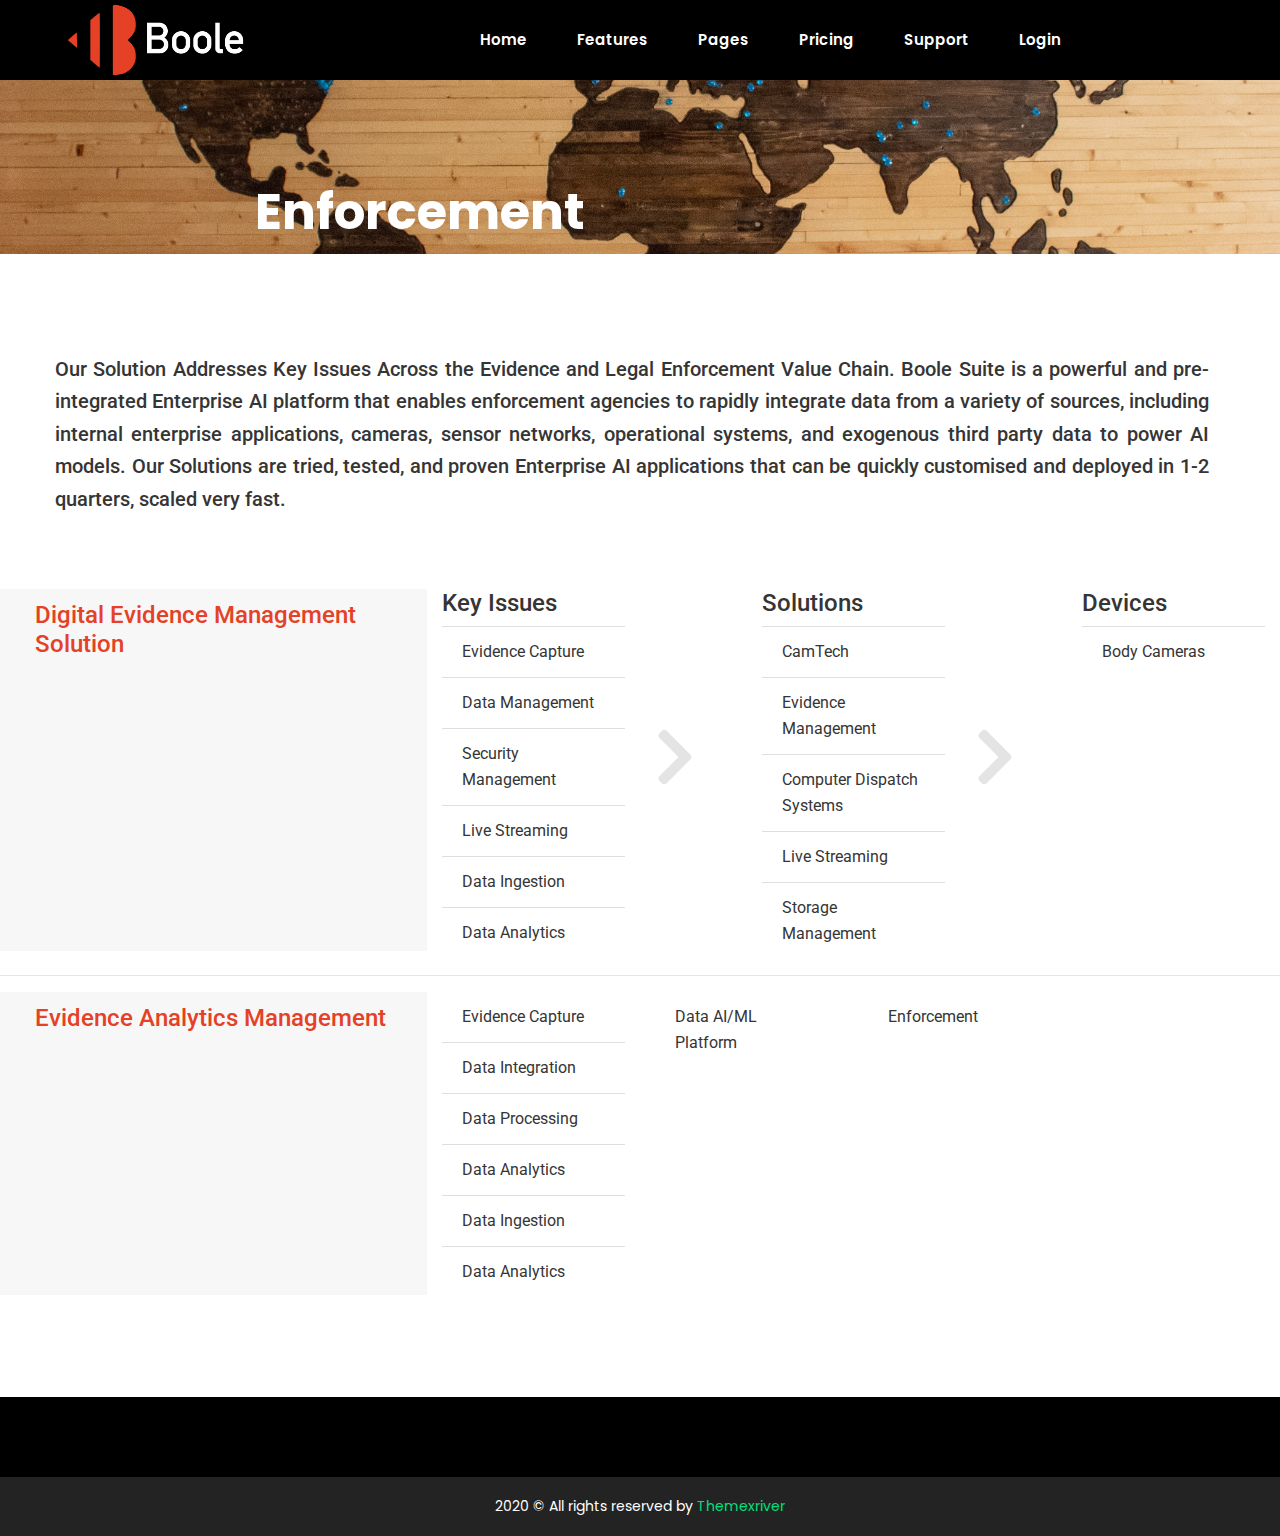
==== Verticals/index-13.html @ 5a6f1225 "s" ====
<!DOCTYPE html>
<html lang="en">

<head>
    <meta charset="UTF-8">
    <title>Appilo - Email Marketing</title>
    <meta name="viewport" content="width=device-width, initial-scale=1">
    <link rel="shortcut icon" href="assets/img/fv.png" type="image/x-icon">
    <link rel="stylesheet" href="assets/css/bootstrap.min.css">
    <link rel="stylesheet" href="assets/css/fontawesome-all.css">
    <link rel="stylesheet" href="assets/css/flaticon.css">
    <link rel="stylesheet" href="assets/css/animate.css">
    <link rel="stylesheet" href="assets/css/jquery.fancybox.min.css">
    <link rel="stylesheet" href="assets/css/jquery.mCustomScrollbar.min.css">
    <link rel="stylesheet" href="assets/css/odometer-theme-default.css">
    <link rel="stylesheet" href="assets/css/owl.carousel.css">
    <link rel="stylesheet" href="assets/css/style.css">
    <link rel="stylesheet" href="assets/css/smm.css">
    <link rel="stylesheet" href="assets/css/email-marketing.css">
    <!-- font awesome -->
    <link href="/your-path-to-fontawesome/css/fontawesome.css" rel="stylesheet">
  <link href="/your-path-to-fontawesome/css/brands.css" rel="stylesheet">
  <link href="/your-path-to-fontawesome/css/solid.css" rel="stylesheet">
</head>

<body class="em-home">
    <!-- preloader - start -->
    <div id="em-preloader"></div>
    <div class="up">
        <a href="#" class="em-scrollup text-center"><i class="fas fa-arrow-up"></i></a>
    </div>
    <!-- Start of header section
    ============================================= -->
    <header id="em-header" class="em-main-header">
        <div class="container">
            <div class="row em-main-header-content clearfix ">
                <div class="col-4 em-brand-logo float-left">
                    <a href="#"><img class="my-head-logo" src="../boole-assets/Images/boolelogo2.png" alt=""></a>
                </div>
                <div class="col-8 my-align em-main-menu-item align-self-end">
                    <nav class="em-main-navigation  clearfix ul-li">
                        <ul id="main-nav" class="navbar-nav text-capitalize">
                            <li><a href="#">Home</a></li>
                            <li><a href="#">Features</a></li>
                            <li><a href="#">Pages</a></li>
                            <li><a href="#">Pricing </a></li>
                            <li><a href="#">Support</a></li>
                            <li><a href="#">Login</a> </li>
                        </ul>
                    </nav>
                    <!-- <div class="em-header-btn text-center float-right">
                        <a href="#">Free sign up</a>
                    </div> -->
                </div>
            </div>
            <!-- Desktop Menu -->
            <div class="em-mobile_menu position-relative">
                <div class="em-mobile_menu_button em-open_mobile_menu">
                    <i class="fas fa-bars my-boole-fas"></i>
                </div>
                <div class="em-mobile_menu_wrap">
                    <div class="mobile_menu_overlay em-open_mobile_menu"></div>
                    <div class="em-mobile_menu_content">
                        <div class="em-mobile_menu_close em-open_mobile_menu">
                            <i class="fas fa-times my-boole-fas"></i>
                        </div>
                        <div class="m-brand-logo text-center">
                            <a href="#"><img src="../boole-assets/Images/boolelogo2.png" alt=""></a>
                        </div>
                        <nav class="em-mobile-main-navigation  clearfix ul-li">
                            <ul id="m-main-nav" class="navbar-nav text-capitalize clearfix">
                                <li><a href="#">Home</a></li>
                                <li><a href="#">Features</a></li>
                                <li><a href="#">Pages</a></li>
                                <li><a href="#">Pricing </a></li>
                                <li><a href="#">Support</a></li>
                                <li><a href="#">Login</a> </li>
                            </ul>
                        </nav>
                    </div>
                </div>
                <!-- /Mobile-Menu -->
            </div>
    </header>
    <!-- End of header section
    ============================================= -->

    <!-- Start of banner section
    ============================================= -->
    <section id="em-banner" class="em-banner-section" data-background="assets/hero-2.jpg">
        <div class="container">
            <div class="em-banner-content text-left em-headline pera-content">
                <div class="em-banner-text ">
                    <h1>Enforcement</h1>
                    <!-- <p>Our Solution Addresses Key Issues Across the Evidence and Legal Enforcement Value Chain.</p> -->
                </div>
                <!-- <div class="em-banner-img wow fadeInUp" data-wow-delay="0ms" data-wow-duration="1500ms">
                    <img src="assets/hero-1.jpg" alt="">
                </div> -->
            </div>
        </div>
    </section>

    <!-- End of banner section
    ============================================= -->

    <!-- Start of Case study section
    ============================================= -->
    <section id="smm-case-study" class="smm-case-study-section">
        <div class="container">
            <div class="row">
                <div class="col-12">
                    <div class="smm-section-title text-justify smm-headline mr-3 text-center mb-5">
                        <p class="sec-sec-p sec-sec-p-one text-justify">Our Solution Addresses Key Issues Across the Evidence and
                            Legal Enforcement Value Chain. Boole Suite is a powerful and pre-integrated Enterprise AI
                            platform that enables enforcement agencies to rapidly integrate data from a variety of
                            sources, including internal enterprise applications, cameras, sensor networks, operational
                            systems, and exogenous third party data to power AI models. Our Solutions are tried, tested,
                            and proven Enterprise AI applications that can be quickly customised and deployed in 1-2
                            quarters, scaled very fast.
                        </p>
                        <!-- <p class="sec-sec-p sec-sec-p-two">Our Solutions are tried, tested, and proven Enterprise AI
                            applications that can be quickly
                            customised and deployed in 1-2 quarters, scaled very fast.</p> -->
                    </div>
                </div>
            </div>
        </div>
        <div class="smm-case-tab-content container-fluid">
            <div id="tabsContent" class="tab-content">
                <div id="development" class="tab-pane fade active show">
                    <div class="smm-case-content">
                        <div class="row">
                            <div class="col-12 col-lg-4 col-md-4 col-sm-12 my-bg-color mb-2">
                                <!-- <h4 class="ml-2">Use Case</h4> -->
                                <ul class="list-group list-group-flush">
                                    <h4 class="list-group-item color-me ">Digital Evidence Management Solution</h4>
                                </ul>
                            </div>
                            <div class="col-12 col-lg-2 col-md-2 col-sm-4">
                                <h4>Key Issues</h4>
                                <ul class="list-group list-group-flush">
                                    <li class="list-group-item">Evidence Capture</li>
                                    <li class="list-group-item">Data Management</li>
                                    <li class="list-group-item">Security Management</li>
                                    <li class="list-group-item">Live Streaming</li>
                                    <li class="list-group-item">Data Ingestion</li>
                                    <li class="list-group-item">Data Analytics</li>
                                </ul>
                            </div>
                            <div class="col-12 col-lg-1 col-md-1 col-sm-6">
                                <img class="greater-then-svg" src="/Verticals/assets/greater then.svg" alt="">
                                
                            </div>
                            <div class="col-12 col-lg-2 col-md-2 col-sm-6">
                                <h4>Solutions </h4>

                                <ul class="list-group list-group-flush">
                                    <li class="list-group-item">CamTech</li>
                                    <li class="list-group-item">Evidence Management</li>
                                    <li class="list-group-item">Computer Dispatch Systems</li>
                                    <li class="list-group-item">Live Streaming</li>
                                    <li class="list-group-item">Storage Management</li>
                                </ul>
                            </div>
                            <!-- <div class="col-12 col-lg-2 col-md-2 col-sm-6">
                                <h4>Case Study</h4>

                                <ul class="list-group list-group-flush">
                                    <li class="list-group-item">Enforcement</li>

                                </ul>
                            </div> -->
                            <div class="col-12 col-lg-1 col-md-1 col-sm-6">
                                <img class="greater-then-svg" src="/Verticals/assets/greater then.svg" alt="">
                                
                            </div>
                            <div class="col-12 col-lg-2 col-md-2 col-sm-6">
                                <h4> Devices</h4>

                                <ul class="list-group list-group-flush">
                                    <li class="list-group-item">Body Cameras
                                    </li>

                                </ul>
                            </div>
                        </div>
                    </div>
                </div>
            </div>
        </div>
        <hr>
        <div class="smm-case-tab-content container-fluid">
            <div id="tabsContent" class="tab-content">
                <div id="development" class="tab-pane fade active show">
                    <div class="smm-case-content">
                        <div class="row">
                            <div class="col-12 col-lg-4 col-md-4 col-sm-12 my-bg-color">
                                <!-- <h4 class="ml-2">Use Case</h4> -->
                                <ul class="list-group list-group-flush">
                                    <h4 class="list-group-item color-me">Evidence Analytics Management</h4>
                                </ul>
                            </div>
                            <div class="col-12 col-lg-2 col-md-2 col-sm-4">
                                <!-- <h4>Key Issues</h4> -->
                                <ul class="list-group list-group-flush">
                                    <li class="list-group-item">Evidence Capture</li>
                                    <li class="list-group-item">Data Integration</li>
                                    <li class="list-group-item">Data Processing </li>
                                    <li class="list-group-item">Data Analytics
                                    </li>
                                    <li class="list-group-item">Data Ingestion</li>
                                    <li class="list-group-item">Data Analytics</li>
                                </ul>
                            </div>
                            <div class="col-12 col-lg-2 col-md-2 col-sm-6">
                                <!-- <h4>Solutions </h4> -->

                                <ul class="list-group list-group-flush">
                                    <li class="list-group-item">Data AI/ML Platform
                                    </li>
                                    <!-- <li class="list-group-item">Evidence Management</li>
                                    <li class="list-group-item">Computer Dispatch Systems</li>
                                    <li class="list-group-item">Live Streaming</li>
                                    <li class="list-group-item">Storage Management</li> -->
                                </ul>
                            </div>
                            <div class="col-12 col-lg-2 col-md-2 col-sm-6">
                                <!-- <h4>Case Study</h4> -->

                                <ul class="list-group list-group-flush">
                                    <li class="list-group-item">Enforcement</li>

                                </ul>
                            </div>
                            <div class="col-12 col-lg-2 col-md-2 col-sm-6">
                                <!-- <h4> Devices</h4> -->

                                <ul class="list-group list-group-flush">
                                    <!-- <li class="list-group-item">Body Cameras
                                    </li> -->

                                </ul>
                            </div>
                        </div>
                    </div>
                </div>
            </div>
        </div>
    </section>
    <!-- End of Case study section
    ============================================= -->

    <!-- Start of download section
    ============================================= -->
    <!-- <div class="em-avilable-download">
        <div class="em-avilable-download-content clearfix">
            <div class="em-download-store float-left">
                <span>Available for :</span>
                <a href="#"><i class="fab fa-windows"></i></a>
                <a href="#"><i class="fab fa-apple"></i></a>
            </div>
            <div class="em-download-btn text-center float-right">
                <a href="#">Download For free</a>
            </div>
        </div>
    </div> -->
    <!-- End of download section section
    ============================================= -->

    <!-- Start of Video testimonial section
    ============================================= -->
    <!-- <section id="em-video-testimonial" class="em-video-testimonial-section">
        <div class="container">
            <div class="row">
                <div class="col-lg-6 wow fadeFromLeft" data-wow-delay="0ms" data-wow-duration="1500ms">
                    <div class="em-video-wrap position-relative">
                        <img src="assets/img/email-market/vp1.jpg" alt="">
                        <div class="em-video-play-btn text-center position-absolute">
                            <a class="video_box" href="https://www.youtube.com/watch?v=f3NWvUV8MD8"><i class="fas fa-play"></i></a>
                        </div>
                    </div>
                </div>
                <div class="col-lg-6 wow fadeFromRight" data-wow-delay="0ms" data-wow-duration="1500ms">
                    <div class="em-testimonial-warp">
                        <div id="em-testimonial-slide-id" class="em-testimonial-slider owl-carousel">
                            <div class="em-testimonial-img-text text-center position-relative">
                                <div class="em-testimonial-img position-relative">
                                    <img src="assets/img/email-market/tst1.1.jpg" alt="">
                                </div>
                                <div class="em-testimonial-text em-headline ul-li pera-content">
                                    <h3>Faster Support!</h3>  
                                    <p>“Get your documents out the door fast to keep deals moving with automatic notifications, on-the-fly editing, and integrated.”</p>
                                    <ul>
                                        <li><i class="fas fa-star"></i></li>
                                        <li><i class="fas fa-star"></i></li>
                                        <li><i class="fas fa-star"></i></li>
                                        <li><i class="fas fa-star"></i></li>
                                        <li><i class="fas fa-star"></i></li>
                                    </ul>
                                    <div class="em-testimonial-author">
                                        <h4><a href="#">Donald Johnson</a></h4>
                                        <span>Executive Manager</span>
                                    </div>
                                </div>
                            </div>
                            <div class="em-testimonial-img-text text-center position-relative">
                                <div class="em-testimonial-img position-relative">
                                    <img src="assets/img/email-market/tst1.1.jpg" alt="">
                                </div>
                                <div class="em-testimonial-text em-headline ul-li pera-content">
                                    <h3>Super Quality</h3>  
                                    <p>“Get your documents out the door fast to keep deals moving with automatic notifications, on-the-fly editing, and integrated.”</p>
                                    <ul>
                                        <li><i class="fas fa-star"></i></li>
                                        <li><i class="fas fa-star"></i></li>
                                        <li><i class="fas fa-star"></i></li>
                                        <li><i class="fas fa-star"></i></li>
                                        <li><i class="fas fa-star"></i></li>
                                    </ul>
                                    <div class="em-testimonial-author">
                                        <h4><a href="#">Donald Johnson</a></h4>
                                        <span>Executive Manager</span>
                                    </div>
                                </div>
                            </div>
                            <div class="em-testimonial-img-text text-center position-relative">
                                <div class="em-testimonial-img position-relative">
                                    <img src="assets/img/email-market/tst1.1.jpg" alt="">
                                </div>
                                <div class="em-testimonial-text em-headline ul-li pera-content">
                                    <h3>Nice to See</h3>  
                                    <p>“Get your documents out the door fast to keep deals moving with automatic notifications, on-the-fly editing, and integrated.”</p>
                                    <ul>
                                        <li><i class="fas fa-star"></i></li>
                                        <li><i class="fas fa-star"></i></li>
                                        <li><i class="fas fa-star"></i></li>
                                        <li><i class="fas fa-star"></i></li>
                                        <li><i class="fas fa-star"></i></li>
                                    </ul>
                                    <div class="em-testimonial-author">
                                        <h4><a href="#">Donald Johnson</a></h4>
                                        <span>Executive Manager</span>
                                    </div>
                                </div>
                            </div>
                        </div>
                    </div>
                </div>
            </div>
        </div>
    </section> -->
    <!-- End of Video testimonial section
    ============================================= -->

    <!-- Start of workflow section
    ============================================= -->
    <!-- <section id="em-workflow" class="em-workflow-section">
        <div class="container">
            <div class="em-section-title text-center em-headline pera-content">
                <h2>Master your workflow</h2>
                <p>Discover unique tools for increased productivity
                and better email management.</p>
            </div>
            <div class="em-workflow-content">
                <div class="row">
                   <div class="col-lg-3 col-md-6  wow fadeFromUp" data-wow-delay="0ms" data-wow-duration="1500ms">
                       <div class="em-workflow-icon-text text-center position-relative">
                           <div class="em-workflow-icon em-headline pera-content text-center">
                               <svg id="padlock" viewBox="0 0 34 34"><title>padlock</title><path d="m17 1c-5 0-9 4-9 9v4c-1.7 0-3 1.3-3 3v13c0 1.7 1.3 3 3 3h18c1.7 0 3-1.3 3-3v-13c0-1.7-1.3-3-3-3v-4c0-5-4-9-9-9zm10 16v13c0 .6-.4 1-1 1h-18c-.6 0-1-.4-1-1v-13c0-.6.4-1 1-1h1 16 1c.6 0 1 .4 1 1zm-17-3v-4c0-3.9 3.1-7 7-7s7 3.1 7 7v4z"></path><path d="m17 19c-1.7 0-3 1.3-3 3 0 1.3.8 2.4 2 2.8v2.2c0 .6.4 1 1 1s1-.4 1-1v-2.2c1.2-.4 2-1.5 2-2.8 0-1.7-1.3-3-3-3zm0 4c-.6 0-1-.4-1-1s.4-1 1-1 1 .4 1 1-.4 1-1 1z"></path></svg>
                           </div>
                           <div class="em-workflow-text">
                               <h3><a href="#">Messaging
                               encryption</a></h3>
                               <p>Unlike email, conversations in appilo are easy to follow. And they’re more conversations.</p>
                               <div class="em-workflow-hover">
                                   <a href="#">+</a>
                               </div>
                           </div>
                       </div>
                   </div>
                   <div class="col-lg-3 col-md-6 wow fadeFromUp" data-wow-delay="300ms" data-wow-duration="1500ms">
                       <div class="em-workflow-icon-text text-center position-relative">
                           <div class="em-workflow-icon em-headline pera-content text-center">
                               <svg id="time" viewBox="0 0 64 64"><title>time</title><g><path d="m50 58h-36c-1.104 0-2-.896-2-2s.896-2 2-2h36c1.104 0 2 .896 2 2s-.896 2-2 2z"></path></g><g><path d="m46 48c-1.104 0-1.999-.894-2-1.997-.008-5.479-5.548-8.637-10.741-11.166-.69-.336-1.423-.678-2.181-1.03-6.358-2.963-15.065-7.021-15.078-15.804-.001-1.104.893-2.001 1.997-2.003h.003c1.103 0 1.999.894 2 1.997.009 6.238 6.788 9.396 12.768 12.184.779.363 1.533.715 2.243 1.061 4.536 2.209 12.978 6.32 12.99 14.756.001 1.104-.893 2.001-1.997 2.003-.002-.001-.003-.001-.004-.001z"></path></g><g><path d="m18 48c-.001 0-.002 0-.003 0-1.104-.002-1.999-.898-1.997-2.003.013-8.783 8.72-12.841 15.078-15.804.758-.353 1.491-.694 2.181-1.03 5.193-2.529 10.733-5.686 10.741-11.166.001-1.103.897-1.997 2-1.997h.003c1.104.002 1.999.898 1.997 2.003-.012 8.436-8.454 12.547-12.99 14.756-.71.346-1.463.697-2.243 1.061-5.979 2.786-12.758 5.945-12.767 12.183-.001 1.103-.897 1.997-2 1.997z"></path></g><g><path d="m46 58c-1.104 0-2-.896-2-2v-10c0-1.104.896-2 2-2s2 .896 2 2v10c0 1.104-.896 2-2 2z"></path></g><g><path d="m18 58c-1.104 0-2-.896-2-2v-10c0-1.104.896-2 2-2s2 .896 2 2v10c0 1.104-.896 2-2 2z"></path></g><g><path d="m46 20c-1.104 0-2-.896-2-2v-10c0-1.104.896-2 2-2s2 .896 2 2v10c0 1.104-.896 2-2 2z"></path></g><g><path d="m18 20c-1.104 0-2-.896-2-2v-10c0-1.104.896-2 2-2s2 .896 2 2v10c0 1.104-.896 2-2 2z"></path></g><g><path d="m50 10h-36c-1.104 0-2-.896-2-2s.896-2 2-2h36c1.104 0 2 .896 2 2s-.896 2-2 2z"></path></g></svg>
                           </div>
                           <div class="em-workflow-text">
                               <h3><a href="#">Snooze incoming
                               emails</a></h3>
                               <p>Unlike email, conversations in appilo are easy to follow. And they’re more conversations.</p>
                               <div class="em-workflow-hover">
                                   <a href="#">+</a>
                               </div>
                           </div>
                       </div>
                   </div>
                   <div class="col-lg-3 col-md-6 wow fadeFromUp" data-wow-delay="600ms" data-wow-duration="1500ms">
                       <div class="em-workflow-icon-text text-center position-relative">
                           <div class="em-workflow-icon em-headline pera-content text-center">
                               <svg id="translation" viewBox="0 0 512 512"><title>translation</title><path d="m497 112.467h-209.934v-97.467c0-8.284-6.716-15-15-15h-257.066c-8.284 0-15 6.716-15 15v289.2c0 8.284 6.716 15 15 15h33.2v65.333c0 8.315 6.756 15 14.997 15 3.903 0 7.74-1.523 10.609-4.394l75.939-75.939h75.188v97.467c0 8.284 6.716 15 15 15h122.32l75.939 75.939c2.87 2.87 6.706 4.395 10.609 4.394 8.251 0 14.997-6.695 14.997-15v-65.333h33.202c8.284 0 15-6.716 15-15v-289.2c0-8.284-6.716-15-15-15zm-353.467 176.733c-3.979 0-7.794 1.58-10.606 4.394l-54.727 54.726v-44.12c0-8.284-6.716-15-15-15h-33.2v-259.2h227.066v259.2h-17.133zm338.467 112.467h-33.2c-8.284 0-15 6.716-15 15v44.12l-54.727-54.727c-2.813-2.813-6.628-4.394-10.606-4.394h-113.533v-82.466h17.133c8.284 0 15-6.716 15-15v-161.733h194.933z"></path><path d="m212.06 225.551c-17.073-5.056-32.904-13.326-46.705-24.206 21.288-24.395 32.927-51.73 38.596-74.945h3.849c8.284 0 15-6.716 15-15s-6.716-15-15-15h-49.267v-17.133c0-8.284-6.716-15-15-15s-15 6.716-15 15v17.133h-49.266c-8.284 0-15 6.716-15 15s6.716 15 15 15h93.633c-5.098 17.241-14.115 36.409-29.031 53.882-3.123-3.806-6.058-7.785-8.778-11.931l-11.15-16.984c-4.547-6.925-13.847-8.854-20.771-4.307-6.926 4.547-8.854 13.847-4.307 20.771l11.147 16.98c3.809 5.804 7.853 11.172 12.044 16.133-12.909 9.881-28.572 18.449-47.508 24.751-7.863 2.607-12.123 11.096-9.516 18.959 2.088 6.297 7.945 10.282 14.235 10.282 4.694 0 36.477-10.325 64.32-32.694 29.296 24.279 58.89 32.694 64.221 32.694 6.473 0 12.445-4.223 14.377-10.744 2.352-7.942-2.18-16.289-10.123-18.641z"></path><path d="m316.628 350.885c8.037 2.009 16.181-2.878 18.19-10.914l5.192-20.771h56.912l5.192 20.771c2.009 8.037 10.153 12.923 18.19 10.914s12.924-10.153 10.915-18.19l-28.238-112.957c-3.966-15.861-18.155-26.938-34.522-26.938-16.353 0-30.543 11.078-34.508 26.939l-28.237 112.956c-2.009 8.037 2.878 16.181 10.914 18.19zm46.429-123.87c.62-2.481 2.842-4.215 5.418-4.215 2.561 0 4.782 1.733 5.402 4.215l15.546 62.186h-41.912z"></path></svg>
                           </div>
                           <div class="em-workflow-text">
                               <h3><a href="#">Messaging
                               translation</a></h3>
                               <p>Unlike email, conversations in appilo are easy to follow. And they’re more conversations.</p>
                               <div class="em-workflow-hover">
                                   <a href="#">+</a>
                               </div>
                           </div>
                       </div>
                   </div>
                   <div class="col-lg-3 col-md-6 wow fadeFromUp" data-wow-delay="900ms" data-wow-duration="1500ms">
                       <div class="em-workflow-icon-text text-center position-relative">
                           <div class="em-workflow-icon em-headline pera-content text-center">
                               <svg id="calendar" viewBox="0 0 32 32"><title>calendar</title><path d="m27 5h-4v-2a1 1 0 0 0 -2 0v2h-10v-2a1 1 0 0 0 -2 0v2h-4a3 3 0 0 0 -3 3v19a3 3 0 0 0 3 3h22a3 3 0 0 0 3-3v-19a3 3 0 0 0 -3-3zm0 23h-22a1 1 0 0 1 -1-1v-13h19a1 1 0 0 0 0-2h-19v-4a1 1 0 0 1 1-1h4v2a1 1 0 0 0 2 0v-2h10v2a1 1 0 0 0 2 0v-2h4a1 1 0 0 1 1 1v4h-2a1 1 0 0 0 0 2h2v13a1 1 0 0 1 -1 1z"></path></svg>
                           </div>
                           <div class="em-workflow-text">
                               <h3><a href="#">Calendar & Tasks
                               management</a></h3>
                               <p>Unlike email, conversations in appilo are easy to follow. And they’re more conversations.</p>
                               <div class="em-workflow-hover">
                                   <a href="#">+</a>
                               </div>
                           </div>
                       </div>
                   </div>
               </div>
               <div class="em-workflow-btn text-center">
                   <a href="#">View More</a>
               </div>
           </div>
       </div>
   </section> -->
    <!-- End of workflow section
    ============================================= -->

    <!-- Start of pricing section
    ============================================= -->
    <!-- <section id="em-pricing" class="em-pricing-section">
        <div class="container">
            <div class="em-section-title text-center em-headline pera-content">
                <h2>Master your workflow</h2>
                <p>Discover unique tools for increased productivity
                and better email management.</p>
            </div>
            <div class="em-pricing-content">
                <div class="row justify-content-center">
                    <div class="col-lg-4 col-md-6 em-no-padding">
                        <div class="em-pricing-plan-item text-center em-headline ul-li-block">
                            <div class="em-pricing-icon">
                                <img src="assets/img/email-market/pi1.png" alt="">
                            </div>
                            <div class="em-pricing-plan-name text-uppercase">
                                <h4>startup</h4>
                            </div>
                            <div class="em-pricing-price">
                                <h3>$49</h3>
                            </div>
                            <div class="em-pricing-plan-list">
                                <ul>
                                    <li>Hire Unlimited Times</li>
                                    <li>Newest Features</li>
                                    <li>Monitor Activity</li>
                                    <li>File Handover</li>
                                </ul>
                            </div>
                            <div class="em-pricing-btn">
                                <a href="#">Choose Plan</a>
                            </div>
                        </div>
                    </div>
                    <div class="col-lg-4 col-md-6 em-no-padding">
                        <div class="em-pricing-plan-item  em-popular-price text-center em-headline ul-li-block">
                            <span class="em-popular-badge position-absolute"><img src="assets/img/email-market/em-p-badge.png" alt=""></span>
                            <div class="em-pricing-icon">
                                <img src="assets/img/email-market/pi1.png" alt="">
                            </div>
                            <div class="em-pricing-plan-name text-uppercase">
                                <h4>Business</h4>
                            </div>
                            <div class="em-pricing-price">
                                <h3>$79</h3>
                            </div>
                            <div class="em-pricing-plan-list">
                                <ul>
                                    <li>Hire Unlimited Times</li>
                                    <li>Newest Features</li>
                                    <li>Monitor Activity</li>
                                    <li>File Handover</li>
                                </ul>
                            </div>
                            <div class="em-pricing-btn">
                                <a href="#">Choose Plan</a>
                            </div>
                        </div>
                    </div>
                    <div class="col-lg-4 col-md-6 em-no-padding">
                        <div class="em-pricing-plan-item text-center em-headline ul-li-block">
                            <div class="em-pricing-icon">
                                <img src="assets/img/email-market/pi1.png" alt="">
                            </div>
                            <div class="em-pricing-plan-name text-uppercase">
                                <h4>Enterprise</h4>
                            </div>
                            <div class="em-pricing-price">
                                <h3>$99</h3>
                            </div>
                            <div class="em-pricing-plan-list">
                                <ul>
                                    <li>Hire Unlimited Times</li>
                                    <li>Newest Features</li>
                                    <li>Monitor Activity</li>
                                    <li>File Handover</li>
                                </ul>
                            </div>
                            <div class="em-pricing-btn">
                                <a href="#">Choose Plan</a>
                            </div>
                        </div>
                    </div>
                </div>
            </div>
        </div>
    </section> -->
    <!-- End of pricing section
    ============================================= -->

    <!-- Start of trusted client section
    ============================================= -->
    <!-- <section id="em-trusted-client" class="em-trusted-client-section">
        <div class="container">
            <div class="em-trusted-client-content text-center em-headline">
             <h2> Trusted by over 12,000 businesses and 18,000 users.
             </h2>
             <div class="em-trusted-client-logo ul-li">
                 <ul>
                     <li><a href="#"><img src="assets/img/email-market/tc-1.png" alt=""></a></li>
                     <li><a href="#"><img src="assets/img/email-market/tc-2.png" alt=""></a></li>
                     <li><a href="#"><img src="assets/img/email-market/tc-3.png" alt=""></a></li>
                     <li><a href="#"><img src="assets/img/email-market/tc-4.png" alt=""></a></li>
                     <li><a href="#"><img src="assets/img/email-market/tc-5.png" alt=""></a></li>
                     <li><a href="#"><img src="assets/img/email-market/tc-6.png" alt=""></a></li>
                     <li><a href="#"><img src="assets/img/email-market/tc-7.png" alt=""></a></li>
                 </ul>
             </div>
         </div>
     </div>
 </section> -->
    <!-- End of trusted client section
    ============================================= -->

    <!-- Start of em cta section
    ============================================= -->
    <!-- <section id="em-cta" class="em-cta-section" data-background="assets/img/email-market/cta-bg.jpg">
        <div class="container">
            <div class="em-cta-title-text text-center em-headline pera-content">
                <h2>Boost your email
                Skyrocket your productivity</h2>
                <p>Get the best email client for Windows and macOS,
                for professionals and home users alike.</p>
                <a href="#">Get Started</a>
            </div>
        </div>
    </section> -->
    <!-- End of em cta section
    ============================================= -->

    <!-- Start of footer section
    ============================================= -->
    <footer id="em-footer" class="em-footer-section">
        <!-- <div class="footer_content pera-content">
            <div class="container">
                <div class="row">
                    <div class="col-lg-4 col-md-12">
                        <div class="em-footer_widget clearfix ul-li-block  em-headline">
                            <div class="em-footer_about">
                                <div class="s2-footer_logo">
                                    <img src="assets/img/email-market/logo/logo-2.png" alt="">
                                </div>
                                <div class="footer_about">
                                    30 Commercial Road Fratton 
                                    PORTSMOUTH Hampshire PO1 1AA 
                                    UNITED KINGDOM
                                </div>
                                <span>Open Hours: </span>
                                <p>Mon - Sat: 8 am - 5 pm,
                                Sunday: CLOSED</p>
                            </div>
                        </div>
                    </div>
                    <div class="col-lg-4 col-md-12">
                        <div class="em-footer_widget clearfix ul-li-block em-headline">
                            <div class="em-footer_menu">
                                <h3 class="em-widget_title">
                                    <span>Links</span>
                                </h3>
                                <ul>
                                    <li><a href="#"> Home</a></li>
                                    <li><a href="#"> Team</a></li>
                                    <li><a href="#"> FAQ</a></li>
                                    <li><a href="#"> Services</a></li>
                                    <li><a href="#"> Gallery</a></li>
                                    <li><a href="#"> About us</a></li>
                                    <li><a href="#"> Contact</a></li>
                                    <li><a href="#"> Testimonials</a></li>
                                    <li><a href="#"> News</a></li>
                                    <li><a href="#"> Portfolio</a></li>
                                </ul>
                            </div>
                        </div>
                    </div>
                    <div class="col-lg-4 col-md-12">
                        <div class="em-footer_widget clearfix ul-li-block em-headline">
                            <div class="em-footer_social">
                                <h3 class="em-widget_title">
                                    <span>Newsletter</span> 
                                </h3>
                                <p>Send us a newsletter to get update</p>
                                <form action="#">
                                    <input  name="email" type="email" placeholder="Enter your email address">
                                    <button  type="submit" value="Submit"> <i class="fas fa-paper-plane"></i></button>
                                </form>
                                <a href="#"><i class="fb-bg fab fa-facebook-f "></i></a>
                                <a href="#"><i class="bh-bg fab fa-behance"></i></a>
                                <a href="#"><i class="tw-bg fab fa-twitter"></i></a>
                                <a href="#"><i class="dr-bg fab fa-dribbble"></i></a>
                            </div>
                        </div>
                    </div>
                </div>
            </div>
        </div> -->
        <div class="em-copyright text-center">2020 © All rights reserved by <a href="#">Themexriver</a></div>
    </footer>
    <!-- End of footer section
    ============================================= -->

    <!-- JS library -->
    <script src="assets/js/jquery.js"></script>
    <script src="assets/js/popper.min.js"></script>
    <script src="assets/js/appear.js"></script>
    <script src="assets/js/bootstrap.min.js"></script>
    <script src="assets/js/wow.min.js"></script>
    <script src="assets/js/jquery.fancybox.js"></script>
    <script src="assets/js/tilt.jquery.min.js"></script>
    <script src="assets/js/owl.js"></script>
    <script src="assets/js/typer-new.js"></script>
    <script src="assets/js/jquery.mCustomScrollbar.concat.min.js"></script>
    <script src="assets/js/odometer.js"></script>
    <script src="assets/js/parallax-scroll.js"></script>
    <script src="assets/js/email-marketing.js"></script>


</body>

</html>
---- Verticals/assets/css/flaticon.css ----
/*
  	Flaticon icon font: Flaticon
  	Creation date: 03/05/2020 09:20
  	*/

@font-face {
  font-family: "Flaticon";
  src: url("../fonts/Flaticon.eot");
  src: url("../fonts/Flaticon.eot?#iefix") format("embedded-opentype"),
       url("../fonts/Flaticon.woff2") format("woff2"),
       url("../fonts/Flaticon.woff") format("woff"),
       url("../fonts/Flaticon.ttf") format("truetype"),
       url("../fonts/Flaticon.svg#Flaticon") format("svg");
  font-weight: normal;
  font-style: normal;
}

@media screen and (-webkit-min-device-pixel-ratio:0) {
  @font-face {
    font-family: "Flaticon";
    src: url("../fonts/Flaticon.svg#Flaticon") format("svg");
  }
}

[class^="flaticon-"]:before, [class*=" flaticon-"]:before,
[class^="flaticon-"]:after, [class*=" flaticon-"]:after {   
  font-family: Flaticon;
font-style: normal;
}
.flaticon-power-button:before { content: "\f100"; }
.flaticon-corporate-identity:before { content: "\f101"; }
.flaticon-logo:before { content: "\f102"; }
.flaticon-computer:before { content: "\f103"; }
.flaticon-duplicate:before { content: "\f104"; }
.flaticon-layers:before { content: "\f105"; }
.flaticon-pen-tool:before { content: "\f106"; }
.flaticon-bug:before { content: "\f107"; }
.flaticon-crop:before { content: "\f108"; }
.flaticon-text:before { content: "\f109"; }
.flaticon-web-development:before { content: "\f10a"; }
.flaticon-medal:before { content: "\f10b"; }
.flaticon-verified-user:before { content: "\f10c"; }
.flaticon-download:before { content: "\f10d"; }
.flaticon-idea:before { content: "\f10e"; }
.flaticon-foward:before { content: "\f10f"; }
.flaticon-quote:before { content: "\f110"; }
.flaticon-diamond:before { content: "\f111"; }
---- Verticals/assets/css/odometer-theme-default.css ----
.odometer.odometer-auto-theme, .odometer.odometer-theme-minimal {
  display: -moz-inline-box;
  -moz-box-orient: vertical;
  display: inline-block;
  vertical-align: middle;
  *vertical-align: auto;
  position: relative;
}
.odometer.odometer-auto-theme, .odometer.odometer-theme-minimal {
  *display: inline;
}
.odometer.odometer-auto-theme .odometer-digit, .odometer.odometer-theme-minimal .odometer-digit {
  display: -moz-inline-box;
  -moz-box-orient: vertical;
  display: inline-block;
  vertical-align: middle;
  *vertical-align: auto;
  position: relative;
}
.odometer.odometer-auto-theme .odometer-digit, .odometer.odometer-theme-minimal .odometer-digit {
  *display: inline;
}
.odometer.odometer-auto-theme .odometer-digit .odometer-digit-spacer, .odometer.odometer-theme-minimal .odometer-digit .odometer-digit-spacer {
  display: -moz-inline-box;
  -moz-box-orient: vertical;
  display: inline-block;
  vertical-align: middle;
  *vertical-align: auto;
  visibility: hidden;
}
.odometer.odometer-auto-theme .odometer-digit .odometer-digit-spacer, .odometer.odometer-theme-minimal .odometer-digit .odometer-digit-spacer {
  *display: inline;
}
.odometer.odometer-auto-theme .odometer-digit .odometer-digit-inner, .odometer.odometer-theme-minimal .odometer-digit .odometer-digit-inner {
  text-align: left;
  display: block;
  position: absolute;
  top: 0;
  left: 0;
  right: 0;
  bottom: 0;
  overflow: hidden;
}
.odometer.odometer-auto-theme .odometer-digit .odometer-ribbon, .odometer.odometer-theme-minimal .odometer-digit .odometer-ribbon {
  display: block;
}
.odometer.odometer-auto-theme .odometer-digit .odometer-ribbon-inner, .odometer.odometer-theme-minimal .odometer-digit .odometer-ribbon-inner {
  display: block;
  -webkit-backface-visibility: hidden;
}
.odometer.odometer-auto-theme .odometer-digit .odometer-value, .odometer.odometer-theme-minimal .odometer-digit .odometer-value {
  display: block;
  -webkit-transform: translateZ(0);
}
.odometer.odometer-auto-theme .odometer-digit .odometer-value.odometer-last-value, .odometer.odometer-theme-minimal .odometer-digit .odometer-value.odometer-last-value {
  position: absolute;
}
.odometer.odometer-auto-theme.odometer-animating-up .odometer-ribbon-inner, .odometer.odometer-theme-minimal.odometer-animating-up .odometer-ribbon-inner {
  -webkit-transition: -webkit-transform 2s;
  -moz-transition: -moz-transform 2s;
  -ms-transition: -ms-transform 2s;
  -o-transition: -o-transform 2s;
  transition: transform 2s;
}
.odometer.odometer-auto-theme.odometer-animating-up.odometer-animating .odometer-ribbon-inner, .odometer.odometer-theme-minimal.odometer-animating-up.odometer-animating .odometer-ribbon-inner {
  -webkit-transform: translateY(-100%);
  -moz-transform: translateY(-100%);
  -ms-transform: translateY(-100%);
  -o-transform: translateY(-100%);
  transform: translateY(-100%);
}
.odometer.odometer-auto-theme.odometer-animating-down .odometer-ribbon-inner, .odometer.odometer-theme-minimal.odometer-animating-down .odometer-ribbon-inner {
  -webkit-transform: translateY(-100%);
  -moz-transform: translateY(-100%);
  -ms-transform: translateY(-100%);
  -o-transform: translateY(-100%);
  transform: translateY(-100%);
}
.odometer.odometer-auto-theme.odometer-animating-down.odometer-animating .odometer-ribbon-inner, .odometer.odometer-theme-minimal.odometer-animating-down.odometer-animating .odometer-ribbon-inner {
  -webkit-transition: -webkit-transform 2s;
  -moz-transition: -moz-transform 2s;
  -ms-transition: -ms-transform 2s;
  -o-transition: -o-transform 2s;
  transition: transform 2s;
  -webkit-transform: translateY(0);
  -moz-transform: translateY(0);
  -ms-transform: translateY(0);
  -o-transform: translateY(0);
  transform: translateY(0);
}
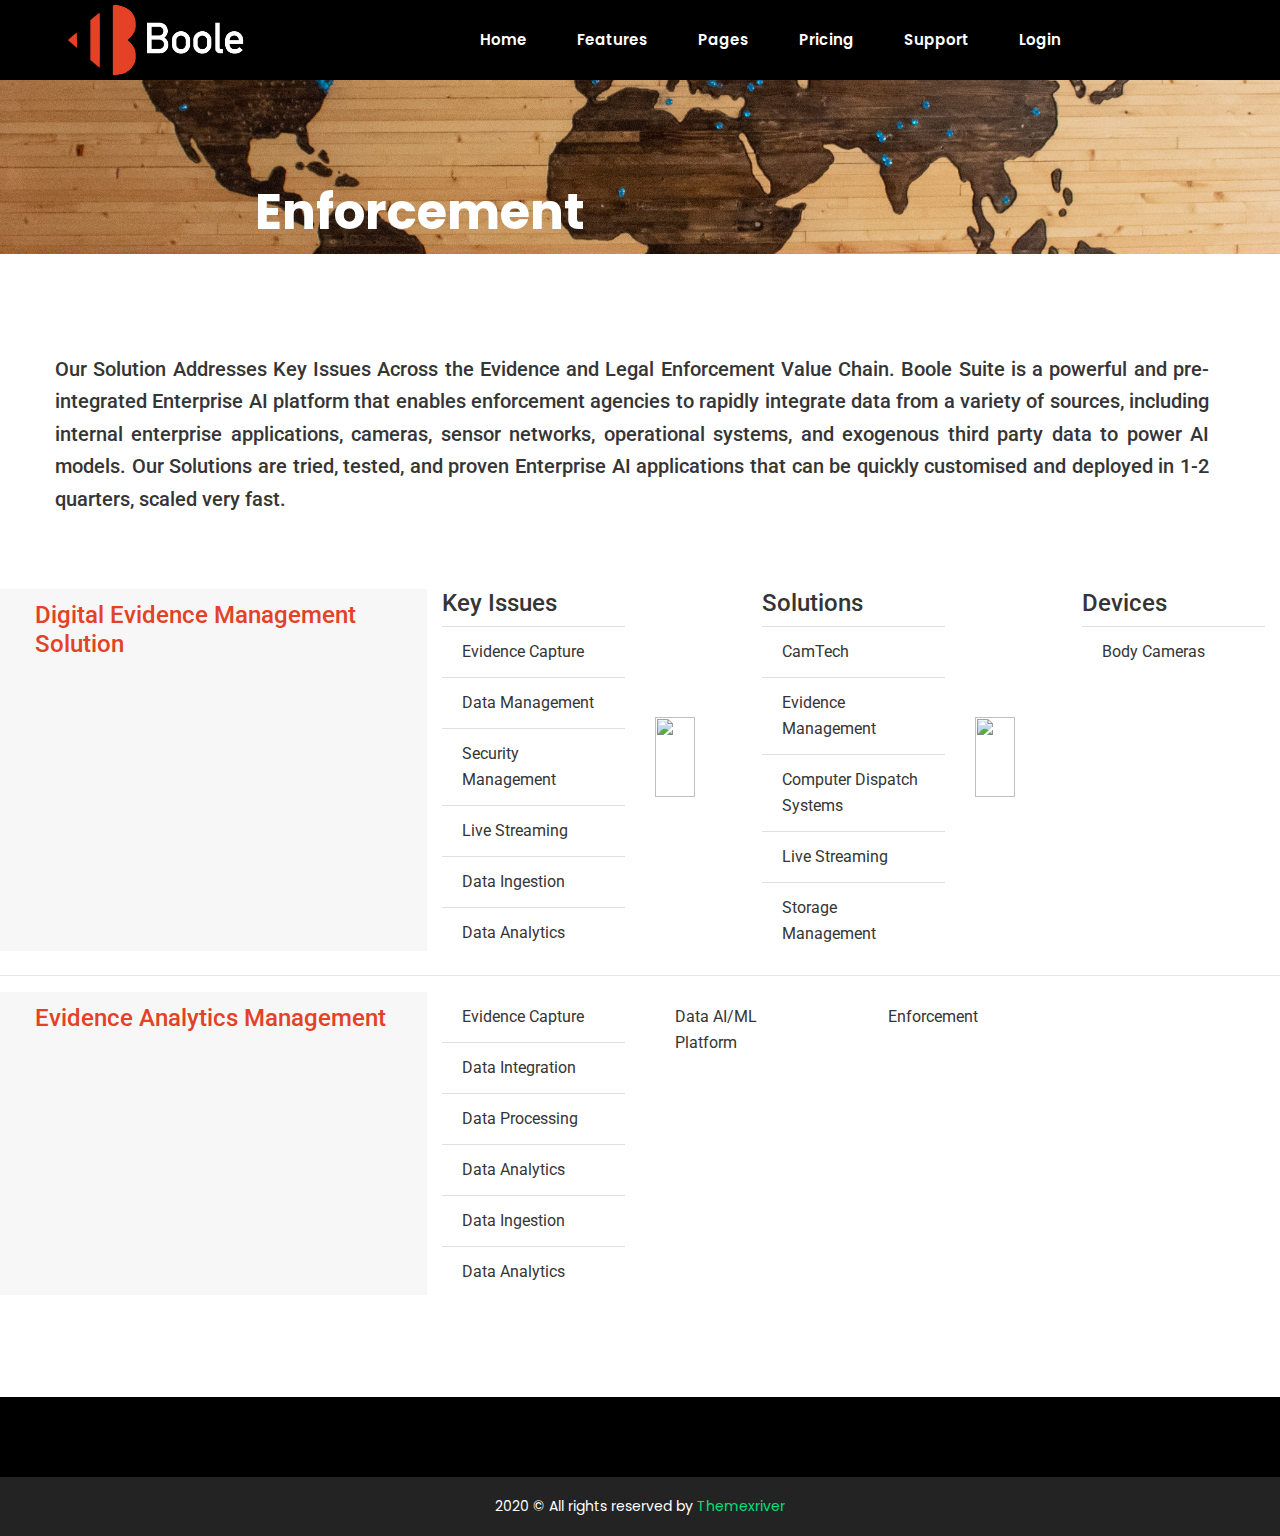
==== commit 5aa9047d: "ss" ====
--- a/Verticals/index-13.html
+++ b/Verticals/index-13.html
@@ -149,7 +149,7 @@
                                 </ul>
                             </div>
                             <div class="col-12 col-lg-1 col-md-1 col-sm-6">
-                                <img class="greater-then-svg" src="/Verticals/assets/greater then.svg" alt="">
+                                <img class="greater-then-svg" src="Verticals/assets/greater then.svg" alt="">
                                 
                             </div>
                             <div class="col-12 col-lg-2 col-md-2 col-sm-6">
@@ -172,7 +172,7 @@
                                 </ul>
                             </div> -->
                             <div class="col-12 col-lg-1 col-md-1 col-sm-6">
-                                <img class="greater-then-svg" src="/Verticals/assets/greater then.svg" alt="">
+                                <img class="greater-then-svg" src="Verticals/assets/greater then.svg" alt="">
                                 
                             </div>
                             <div class="col-12 col-lg-2 col-md-2 col-sm-6">
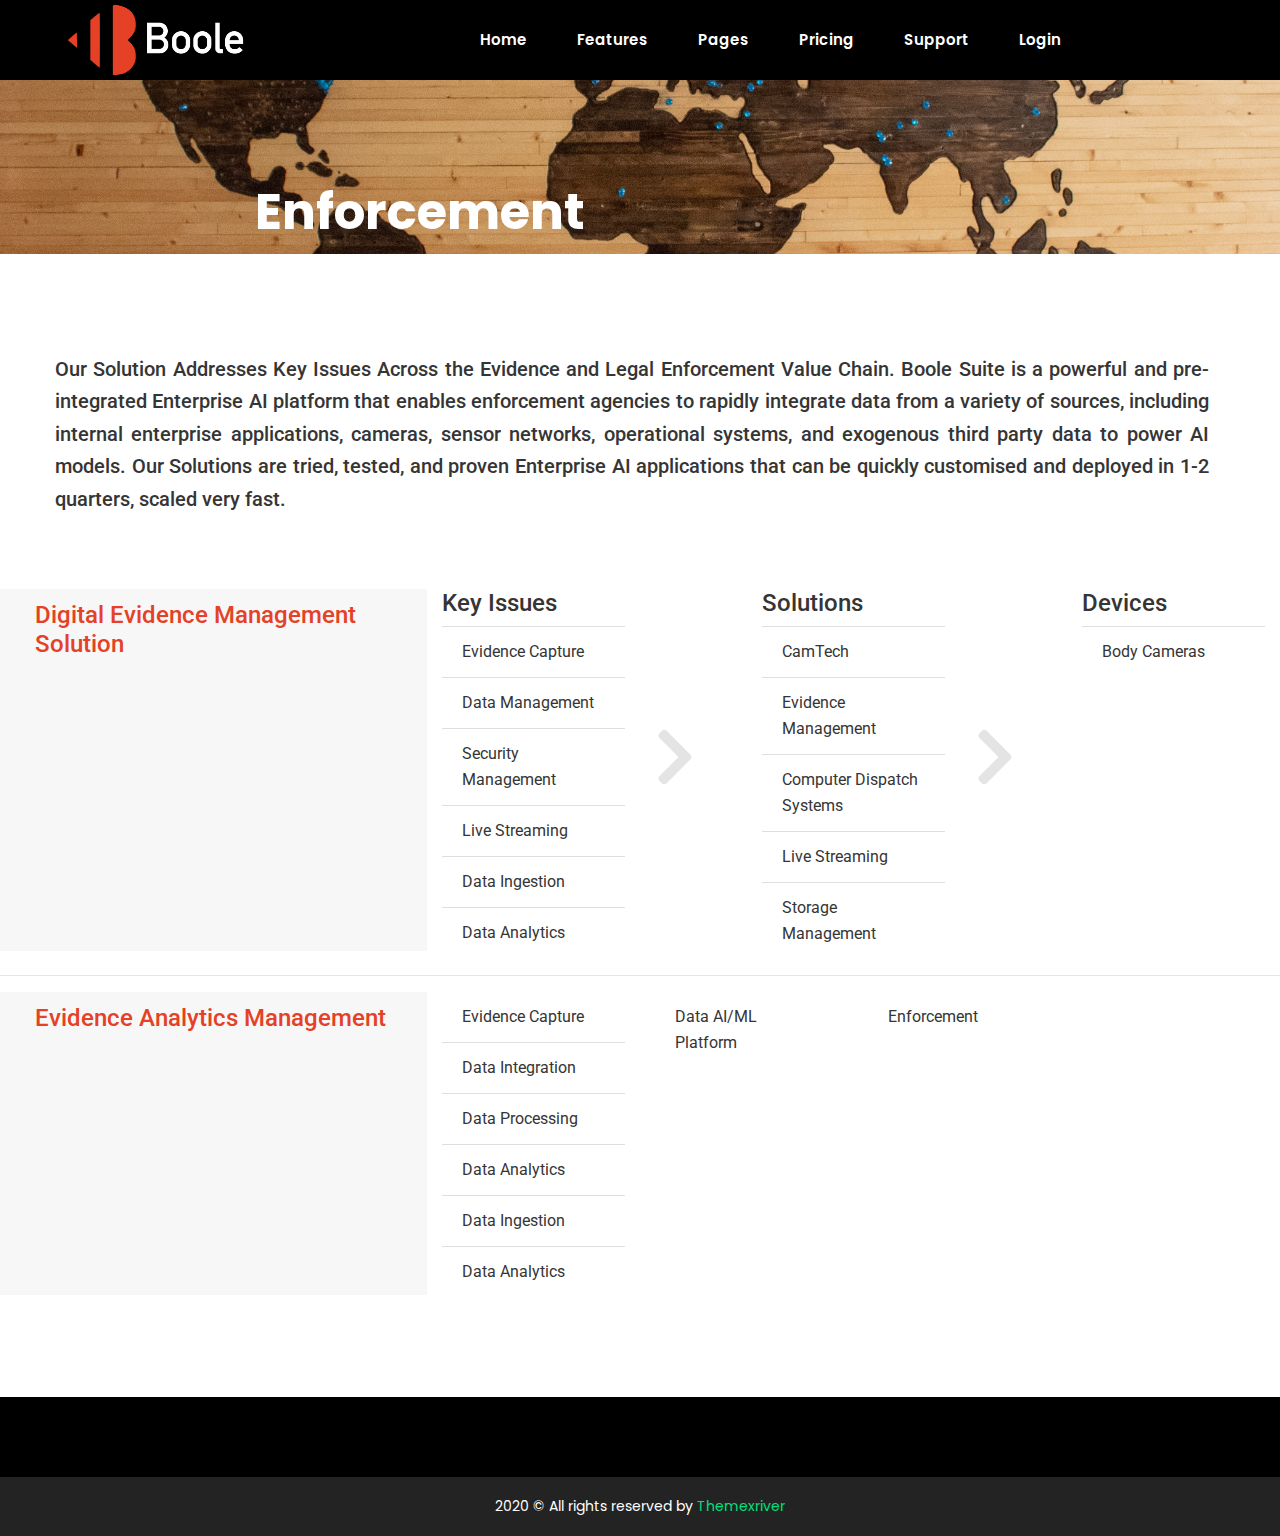
==== commit 7702afb4: "ss" ====
--- a/Verticals/index-13.html
+++ b/Verticals/index-13.html
@@ -149,7 +149,7 @@
                                 </ul>
                             </div>
                             <div class="col-12 col-lg-1 col-md-1 col-sm-6">
-                                <img class="greater-then-svg" src="Verticals/assets/greater then.svg" alt="">
+                                <img class="greater-then-svg" src="assets/greater-then.svg" alt="">
                                 
                             </div>
                             <div class="col-12 col-lg-2 col-md-2 col-sm-6">
@@ -172,7 +172,7 @@
                                 </ul>
                             </div> -->
                             <div class="col-12 col-lg-1 col-md-1 col-sm-6">
-                                <img class="greater-then-svg" src="Verticals/assets/greater then.svg" alt="">
+                                <img class="greater-then-svg" src="assets/greater-then.svg" alt="">
                                 
                             </div>
                             <div class="col-12 col-lg-2 col-md-2 col-sm-6">
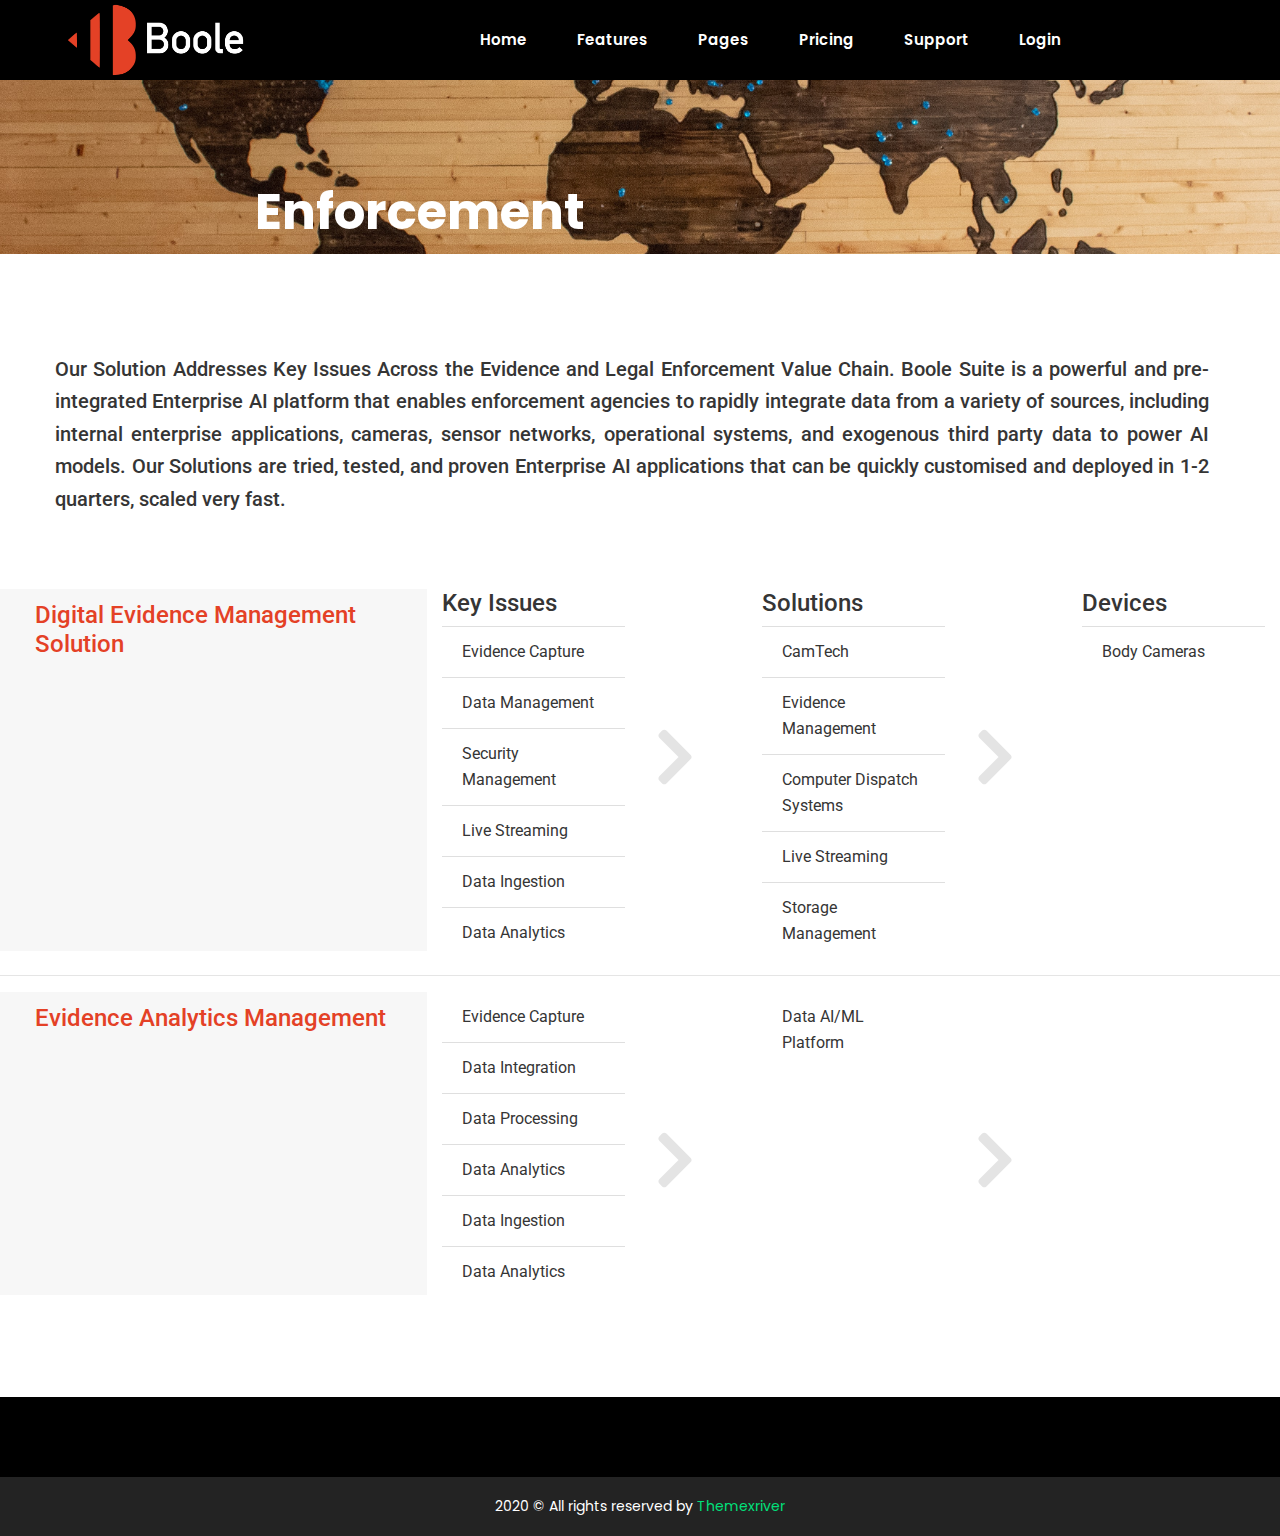
==== commit 587227f6: "s" ====
--- a/Verticals/index-13.html
+++ b/Verticals/index-13.html
@@ -213,6 +213,10 @@
                                     <li class="list-group-item">Data Analytics</li>
                                 </ul>
                             </div>
+                            <div class="col-12 col-lg-1 col-md-1 col-sm-6">
+                                <img class="greater-then-svg" src="assets/greater-then.svg" alt="">
+                                
+                            </div>
                             <div class="col-12 col-lg-2 col-md-2 col-sm-6">
                                 <!-- <h4>Solutions </h4> -->
 
@@ -225,13 +229,9 @@
                                     <li class="list-group-item">Storage Management</li> -->
                                 </ul>
                             </div>
-                            <div class="col-12 col-lg-2 col-md-2 col-sm-6">
-                                <!-- <h4>Case Study</h4> -->
-
-                                <ul class="list-group list-group-flush">
-                                    <li class="list-group-item">Enforcement</li>
-
-                                </ul>
+                            <div class="col-12 col-lg-1 col-md-1 col-sm-6">
+                                <img class="greater-then-svg" src="assets/greater-then.svg" alt="">
+                                
                             </div>
                             <div class="col-12 col-lg-2 col-md-2 col-sm-6">
                                 <!-- <h4> Devices</h4> -->
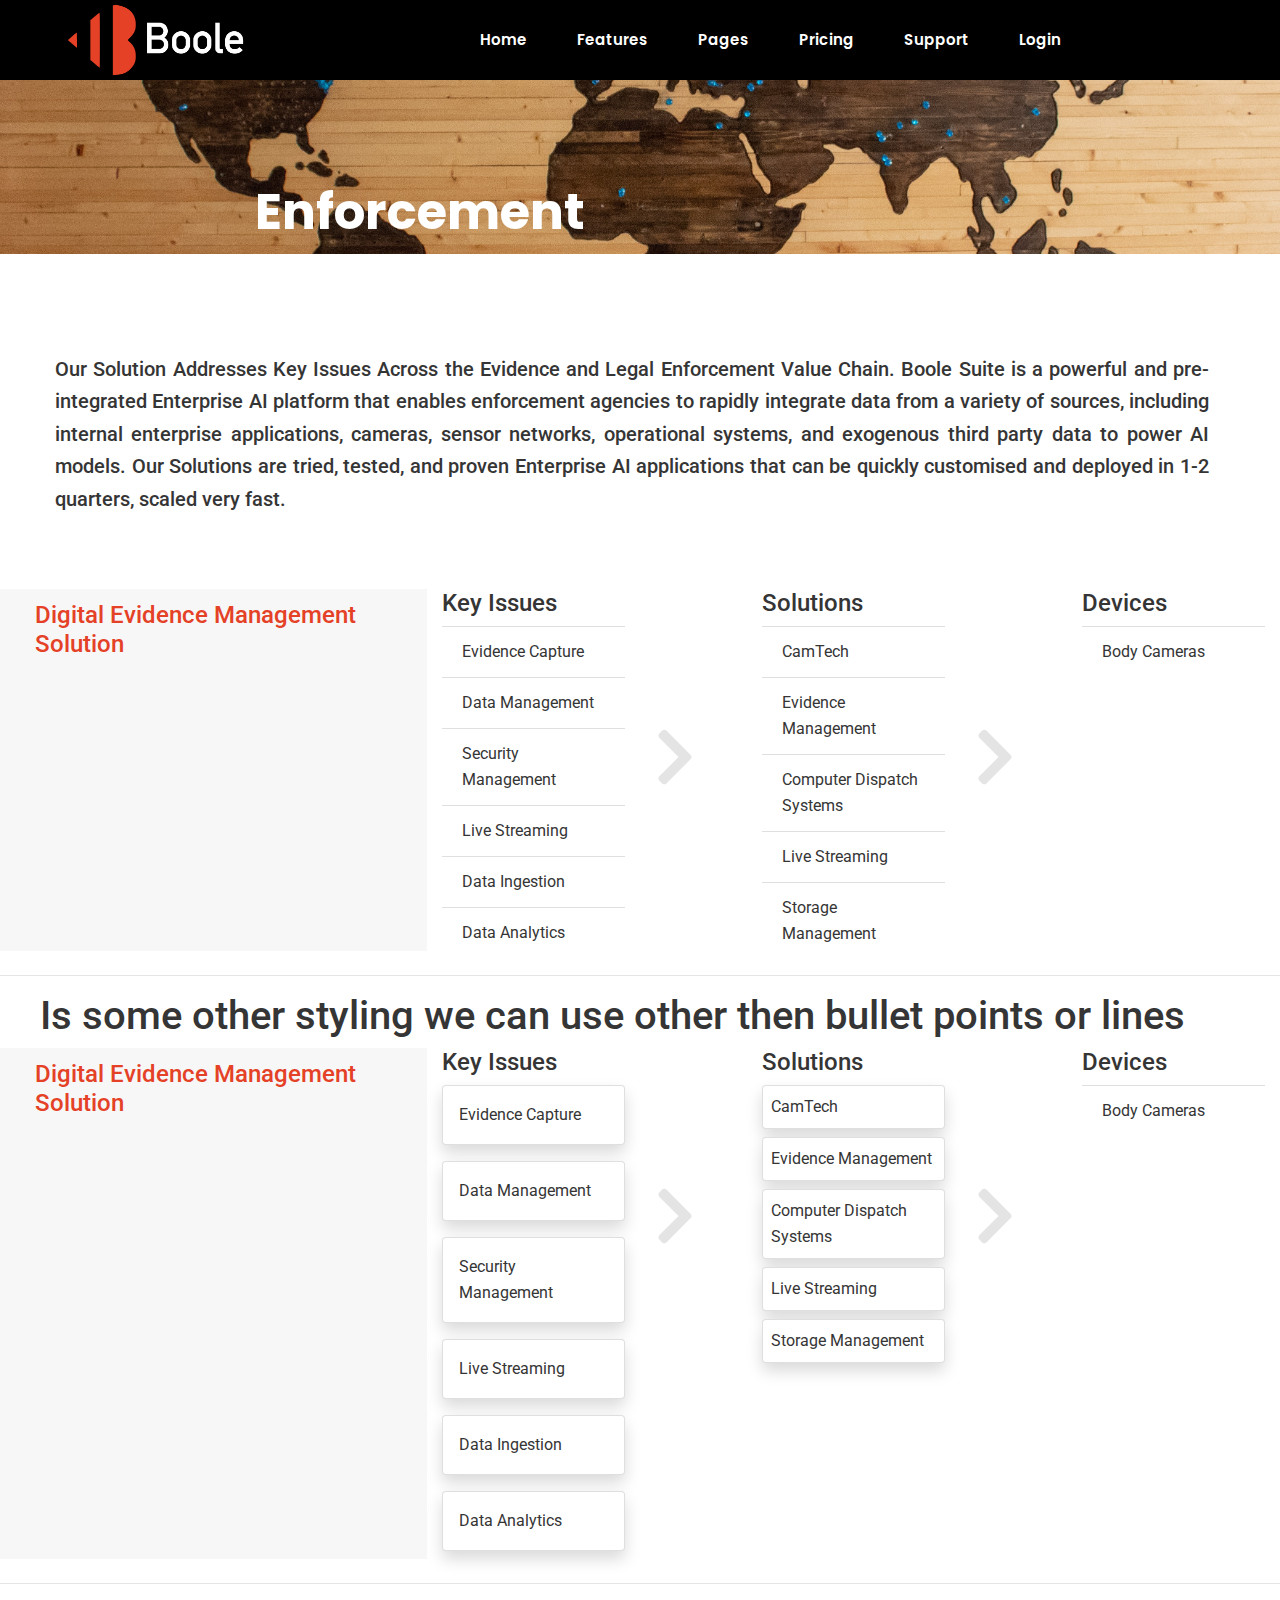
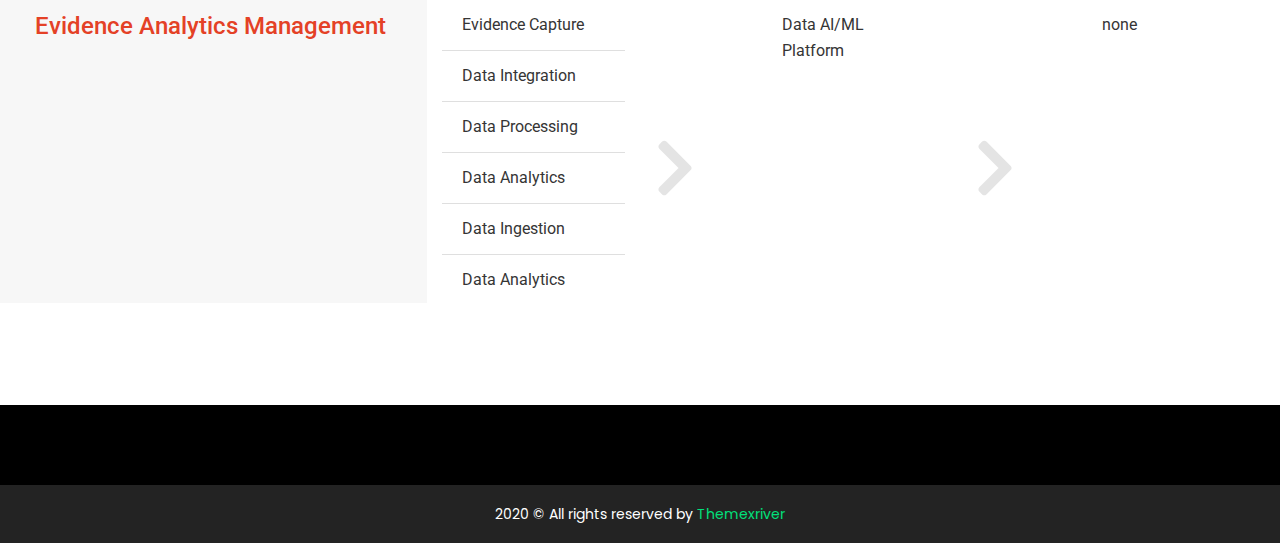
==== commit 0fa5f539: "gg" ====
--- a/Verticals/index-13.html
+++ b/Verticals/index-13.html
@@ -190,6 +190,71 @@
             </div>
         </div>
         <hr>
+        <h1>&nbsp;&nbsp;&nbsp; Is some other styling we can use other then bullet points or lines</h1>
+        <div class="smm-case-tab-content container-fluid">
+            <div id="tabsContent" class="tab-content">
+                <div id="development" class="tab-pane fade active show">
+                    <div class="smm-case-content">
+                        <div class="row">
+                            <div class="col-12 col-lg-4 col-md-4 col-sm-12 my-bg-color mb-2">
+                                <!-- <h4 class="ml-2">Use Case</h4> -->
+                                <ul class="list-group list-group-flush">
+                                    <h4 class="list-group-item color-me ">Digital Evidence Management Solution</h4>
+                                </ul>
+                            </div>
+                            <div class="col-12 col-lg-2 col-md-2 col-sm-4">
+                                <h4>Key Issues</h4>
+                                <ul class="list-group">
+                                    <li class="list-group-item shadow p-3 mb-3 bg-white rounded">Evidence Capture</li>
+                                    <li class="list-group-item shadow p-3 mb-3 bg-white rounded">Data Management</li>
+                                    <li class="list-group-item shadow p-3 mb-3 bg-white rounded">Security Management</li>
+                                    <li class="list-group-item shadow p-3 mb-3 bg-white rounded">Live Streaming</li>
+                                    <li class="list-group-item shadow p-3 mb-3 bg-white rounded">Data Ingestion</li>
+                                    <li class="list-group-item shadow p-3 mb-3 bg-white rounded">Data Analytics</li>
+                                </ul>
+                            </div>
+                            <div class="col-12 col-lg-1 col-md-1 col-sm-6">
+                                <img class="greater-then-svg" src="assets/greater-then.svg" alt="">
+                                
+                            </div>
+                            <div class="col-12 col-lg-2 col-md-2 col-sm-6">
+                                <h4>Solutions </h4>
+
+                                <ul class="list-group ">
+                                    <li class="list-group-item shadow p-2 mb-2 bg-white rounded">CamTech</li>
+                                    <li class="list-group-item shadow p-2 mb-2 bg-white rounded">Evidence Management</li>
+                                    <li class="list-group-item shadow p-2 mb-2 bg-white rounded">Computer Dispatch Systems</li>
+                                    <li class="list-group-item shadow p-2 mb-2 bg-white rounded">Live Streaming</li>
+                                    <li class="list-group-item shadow p-2 mb-2 bg-white rounded">Storage Management</li>
+                                </ul>
+                            </div>
+                            <!-- <div class="col-12 col-lg-2 col-md-2 col-sm-6">
+                                <h4>Case Study</h4>
+
+                                <ul class="list-group list-group-flush">
+                                    <li class="list-group-item">Enforcement</li>
+
+                                </ul>
+                            </div> -->
+                            <div class="col-12 col-lg-1 col-md-1 col-sm-6">
+                                <img class="greater-then-svg" src="assets/greater-then.svg" alt="">
+                                
+                            </div>
+                            <div class="col-12 col-lg-2 col-md-2 col-sm-6">
+                                <h4> Devices</h4>
+
+                                <ul class="list-group list-group-flush">
+                                    <li class="list-group-item">Body Cameras
+                                    </li>
+
+                                </ul>
+                            </div>
+                        </div>
+                    </div>
+                </div>
+            </div>
+        </div>
+        <hr>
         <div class="smm-case-tab-content container-fluid">
             <div id="tabsContent" class="tab-content">
                 <div id="development" class="tab-pane fade active show">
@@ -237,8 +302,8 @@
                                 <!-- <h4> Devices</h4> -->
 
                                 <ul class="list-group list-group-flush">
-                                    <!-- <li class="list-group-item">Body Cameras
-                                    </li> -->
+                                    <li class="list-group-item">none
+                                    </li>
 
                                 </ul>
                             </div>
--- a/Verticals/assets/css/email-marketing.css
+++ b/Verticals/assets/css/email-marketing.css
@@ -396,7 +396,7 @@
 .em-sticky-menu {
   top: 0px;
   position: fixed;
-  padding: 10px 0px;
+  padding: 0px 0px;
   animation-duration: 0.7s;
   background-color: #000;
   animation-fill-mode: both;
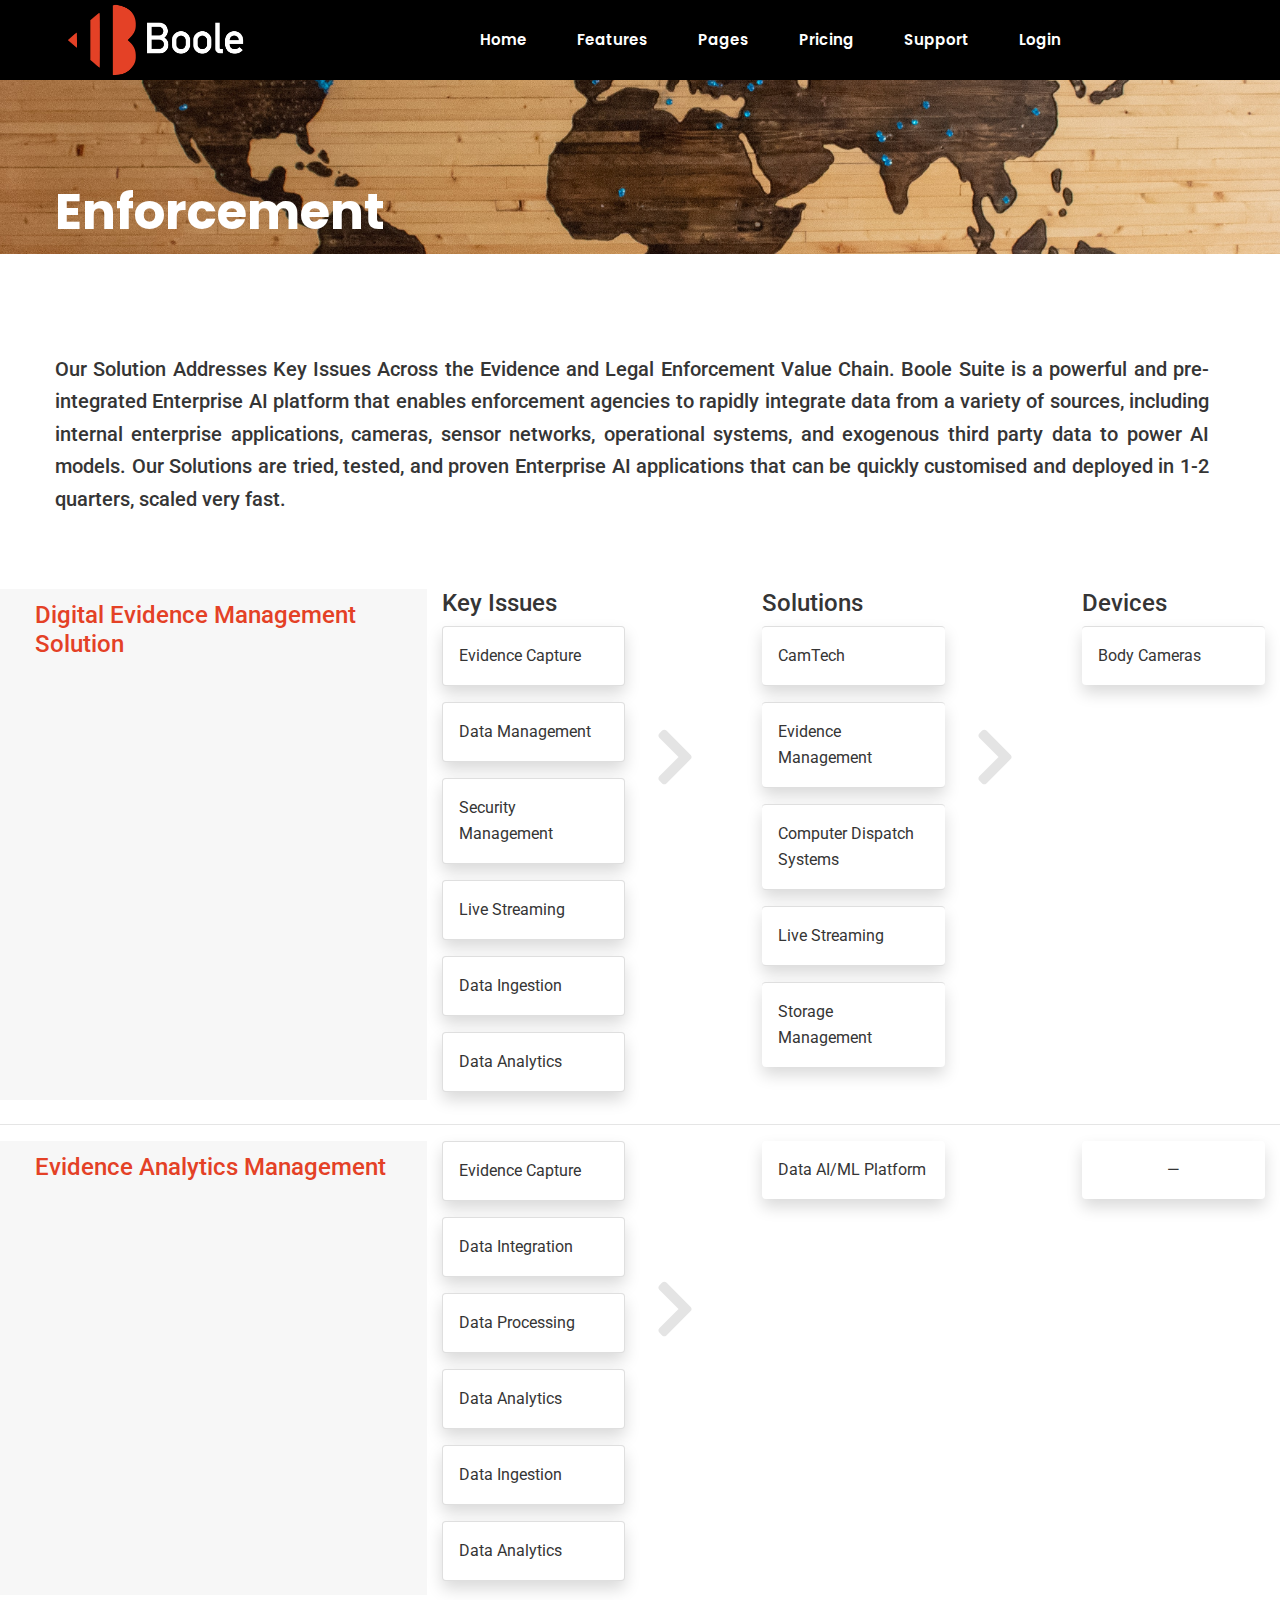
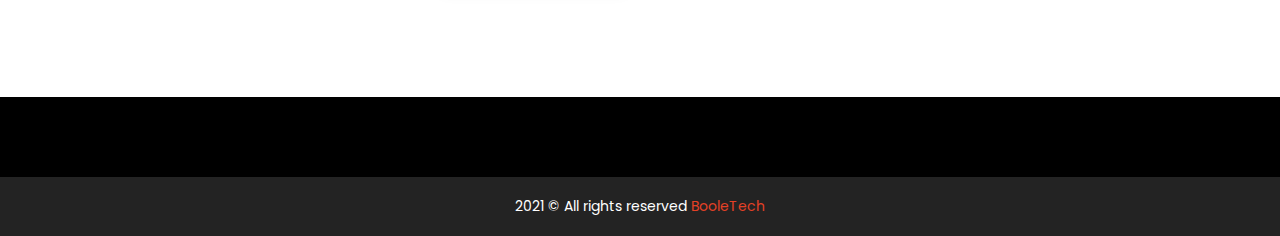
==== commit 888e0054: "akhil" ====
--- a/Verticals/index-13.html
+++ b/Verticals/index-13.html
@@ -139,79 +139,13 @@
                             </div>
                             <div class="col-12 col-lg-2 col-md-2 col-sm-4">
                                 <h4>Key Issues</h4>
-                                <ul class="list-group list-group-flush">
-                                    <li class="list-group-item">Evidence Capture</li>
-                                    <li class="list-group-item">Data Management</li>
-                                    <li class="list-group-item">Security Management</li>
-                                    <li class="list-group-item">Live Streaming</li>
-                                    <li class="list-group-item">Data Ingestion</li>
-                                    <li class="list-group-item">Data Analytics</li>
-                                </ul>
-                            </div>
-                            <div class="col-12 col-lg-1 col-md-1 col-sm-6">
-                                <img class="greater-then-svg" src="assets/greater-then.svg" alt="">
-                                
-                            </div>
-                            <div class="col-12 col-lg-2 col-md-2 col-sm-6">
-                                <h4>Solutions </h4>
-
-                                <ul class="list-group list-group-flush">
-                                    <li class="list-group-item">CamTech</li>
-                                    <li class="list-group-item">Evidence Management</li>
-                                    <li class="list-group-item">Computer Dispatch Systems</li>
-                                    <li class="list-group-item">Live Streaming</li>
-                                    <li class="list-group-item">Storage Management</li>
-                                </ul>
-                            </div>
-                            <!-- <div class="col-12 col-lg-2 col-md-2 col-sm-6">
-                                <h4>Case Study</h4>
-
-                                <ul class="list-group list-group-flush">
-                                    <li class="list-group-item">Enforcement</li>
-
-                                </ul>
-                            </div> -->
-                            <div class="col-12 col-lg-1 col-md-1 col-sm-6">
-                                <img class="greater-then-svg" src="assets/greater-then.svg" alt="">
-                                
-                            </div>
-                            <div class="col-12 col-lg-2 col-md-2 col-sm-6">
-                                <h4> Devices</h4>
-
-                                <ul class="list-group list-group-flush">
-                                    <li class="list-group-item">Body Cameras
-                                    </li>
-
-                                </ul>
-                            </div>
-                        </div>
-                    </div>
-                </div>
-            </div>
-        </div>
-        <hr>
-        <h1>&nbsp;&nbsp;&nbsp; Is some other styling we can use other then bullet points or lines</h1>
-        <div class="smm-case-tab-content container-fluid">
-            <div id="tabsContent" class="tab-content">
-                <div id="development" class="tab-pane fade active show">
-                    <div class="smm-case-content">
-                        <div class="row">
-                            <div class="col-12 col-lg-4 col-md-4 col-sm-12 my-bg-color mb-2">
-                                <!-- <h4 class="ml-2">Use Case</h4> -->
-                                <ul class="list-group list-group-flush">
-                                    <h4 class="list-group-item color-me ">Digital Evidence Management Solution</h4>
-                                </ul>
-                            </div>
-                            <div class="col-12 col-lg-2 col-md-2 col-sm-4">
-                                <h4>Key Issues</h4>
-                                <ul class="list-group">
-                                    <li class="list-group-item shadow p-3 mb-3 bg-white rounded">Evidence Capture</li>
+                                <li class="list-group-item shadow p-3 mb-3 bg-white rounded">Evidence Capture</li>
                                     <li class="list-group-item shadow p-3 mb-3 bg-white rounded">Data Management</li>
                                     <li class="list-group-item shadow p-3 mb-3 bg-white rounded">Security Management</li>
                                     <li class="list-group-item shadow p-3 mb-3 bg-white rounded">Live Streaming</li>
                                     <li class="list-group-item shadow p-3 mb-3 bg-white rounded">Data Ingestion</li>
                                     <li class="list-group-item shadow p-3 mb-3 bg-white rounded">Data Analytics</li>
-                                </ul>
+                                 </ul>
                             </div>
                             <div class="col-12 col-lg-1 col-md-1 col-sm-6">
                                 <img class="greater-then-svg" src="assets/greater-then.svg" alt="">
@@ -220,12 +154,12 @@
                             <div class="col-12 col-lg-2 col-md-2 col-sm-6">
                                 <h4>Solutions </h4>
 
-                                <ul class="list-group ">
-                                    <li class="list-group-item shadow p-2 mb-2 bg-white rounded">CamTech</li>
-                                    <li class="list-group-item shadow p-2 mb-2 bg-white rounded">Evidence Management</li>
-                                    <li class="list-group-item shadow p-2 mb-2 bg-white rounded">Computer Dispatch Systems</li>
-                                    <li class="list-group-item shadow p-2 mb-2 bg-white rounded">Live Streaming</li>
-                                    <li class="list-group-item shadow p-2 mb-2 bg-white rounded">Storage Management</li>
+                                <ul class="list-group list-group-flush">
+                                    <li class="list-group-item shadow p-3 mb-3 bg-white rounded">CamTech</li>
+                                    <li class="list-group-item shadow p-3 mb-3 bg-white rounded">Evidence Management</li>
+                                    <li class="list-group-item shadow p-3 mb-3 bg-white rounded">Computer Dispatch Systems</li>
+                                    <li class="list-group-item shadow p-3 mb-3 bg-white rounded">Live Streaming</li>
+                                    <li class="list-group-item shadow p-3 mb-3 bg-white rounded">Storage Management</li>
                                 </ul>
                             </div>
                             <!-- <div class="col-12 col-lg-2 col-md-2 col-sm-6">
@@ -244,8 +178,7 @@
                                 <h4> Devices</h4>
 
                                 <ul class="list-group list-group-flush">
-                                    <li class="list-group-item">Body Cameras
-                                    </li>
+                                    <li class="list-group-item shadow p-3 mb-3 bg-white rounded">Body Cameras</li>
 
                                 </ul>
                             </div>
@@ -255,6 +188,7 @@
             </div>
         </div>
         <hr>
+      
         <div class="smm-case-tab-content container-fluid">
             <div id="tabsContent" class="tab-content">
                 <div id="development" class="tab-pane fade active show">
@@ -268,14 +202,14 @@
                             </div>
                             <div class="col-12 col-lg-2 col-md-2 col-sm-4">
                                 <!-- <h4>Key Issues</h4> -->
-                                <ul class="list-group list-group-flush">
-                                    <li class="list-group-item">Evidence Capture</li>
-                                    <li class="list-group-item">Data Integration</li>
-                                    <li class="list-group-item">Data Processing </li>
-                                    <li class="list-group-item">Data Analytics
+                                <ul class="list-group ">
+                                    <li class="list-group-item shadow p-3 mb-3 bg-white rounded">Evidence Capture</li>
+                                    <li class="list-group-item shadow p-3 mb-3 bg-white rounded">Data Integration</li>
+                                    <li class="list-group-item shadow p-3 mb-3 bg-white rounded">Data Processing </li>
+                                    <li class="list-group-item shadow p-3 mb-3 bg-white rounded">Data Analytics
                                     </li>
-                                    <li class="list-group-item">Data Ingestion</li>
-                                    <li class="list-group-item">Data Analytics</li>
+                                    <li class="list-group-item shadow p-3 mb-3 bg-white rounded">Data Ingestion</li>
+                                    <li class="list-group-item shadow p-3 mb-3 bg-white rounded">Data Analytics</li>
                                 </ul>
                             </div>
                             <div class="col-12 col-lg-1 col-md-1 col-sm-6">
@@ -286,7 +220,7 @@
                                 <!-- <h4>Solutions </h4> -->
 
                                 <ul class="list-group list-group-flush">
-                                    <li class="list-group-item">Data AI/ML Platform
+                                    <li class="list-group-item shadow p-3 mb-3 bg-white rounded">Data AI/ML Platform
                                     </li>
                                     <!-- <li class="list-group-item">Evidence Management</li>
                                     <li class="list-group-item">Computer Dispatch Systems</li>
@@ -295,15 +229,14 @@
                                 </ul>
                             </div>
                             <div class="col-12 col-lg-1 col-md-1 col-sm-6">
-                                <img class="greater-then-svg" src="assets/greater-then.svg" alt="">
+                                <!-- <img class="greater-then-svg" src="assets/greater-then.svg" alt=""> -->
                                 
                             </div>
                             <div class="col-12 col-lg-2 col-md-2 col-sm-6">
                                 <!-- <h4> Devices</h4> -->
 
                                 <ul class="list-group list-group-flush">
-                                    <li class="list-group-item">none
-                                    </li>
+                                    <li class="list-group-item shadow p-3 mb-3 bg-white rounded text-center">&mdash;</li>
 
                                 </ul>
                             </div>
@@ -314,320 +247,6 @@
         </div>
     </section>
     <!-- End of Case study section
-    ============================================= -->
-
-    <!-- Start of download section
-    ============================================= -->
-    <!-- <div class="em-avilable-download">
-        <div class="em-avilable-download-content clearfix">
-            <div class="em-download-store float-left">
-                <span>Available for :</span>
-                <a href="#"><i class="fab fa-windows"></i></a>
-                <a href="#"><i class="fab fa-apple"></i></a>
-            </div>
-            <div class="em-download-btn text-center float-right">
-                <a href="#">Download For free</a>
-            </div>
-        </div>
-    </div> -->
-    <!-- End of download section section
-    ============================================= -->
-
-    <!-- Start of Video testimonial section
-    ============================================= -->
-    <!-- <section id="em-video-testimonial" class="em-video-testimonial-section">
-        <div class="container">
-            <div class="row">
-                <div class="col-lg-6 wow fadeFromLeft" data-wow-delay="0ms" data-wow-duration="1500ms">
-                    <div class="em-video-wrap position-relative">
-                        <img src="assets/img/email-market/vp1.jpg" alt="">
-                        <div class="em-video-play-btn text-center position-absolute">
-                            <a class="video_box" href="https://www.youtube.com/watch?v=f3NWvUV8MD8"><i class="fas fa-play"></i></a>
-                        </div>
-                    </div>
-                </div>
-                <div class="col-lg-6 wow fadeFromRight" data-wow-delay="0ms" data-wow-duration="1500ms">
-                    <div class="em-testimonial-warp">
-                        <div id="em-testimonial-slide-id" class="em-testimonial-slider owl-carousel">
-                            <div class="em-testimonial-img-text text-center position-relative">
-                                <div class="em-testimonial-img position-relative">
-                                    <img src="assets/img/email-market/tst1.1.jpg" alt="">
-                                </div>
-                                <div class="em-testimonial-text em-headline ul-li pera-content">
-                                    <h3>Faster Support!</h3>  
-                                    <p>“Get your documents out the door fast to keep deals moving with automatic notifications, on-the-fly editing, and integrated.”</p>
-                                    <ul>
-                                        <li><i class="fas fa-star"></i></li>
-                                        <li><i class="fas fa-star"></i></li>
-                                        <li><i class="fas fa-star"></i></li>
-                                        <li><i class="fas fa-star"></i></li>
-                                        <li><i class="fas fa-star"></i></li>
-                                    </ul>
-                                    <div class="em-testimonial-author">
-                                        <h4><a href="#">Donald Johnson</a></h4>
-                                        <span>Executive Manager</span>
-                                    </div>
-                                </div>
-                            </div>
-                            <div class="em-testimonial-img-text text-center position-relative">
-                                <div class="em-testimonial-img position-relative">
-                                    <img src="assets/img/email-market/tst1.1.jpg" alt="">
-                                </div>
-                                <div class="em-testimonial-text em-headline ul-li pera-content">
-                                    <h3>Super Quality</h3>  
-                                    <p>“Get your documents out the door fast to keep deals moving with automatic notifications, on-the-fly editing, and integrated.”</p>
-                                    <ul>
-                                        <li><i class="fas fa-star"></i></li>
-                                        <li><i class="fas fa-star"></i></li>
-                                        <li><i class="fas fa-star"></i></li>
-                                        <li><i class="fas fa-star"></i></li>
-                                        <li><i class="fas fa-star"></i></li>
-                                    </ul>
-                                    <div class="em-testimonial-author">
-                                        <h4><a href="#">Donald Johnson</a></h4>
-                                        <span>Executive Manager</span>
-                                    </div>
-                                </div>
-                            </div>
-                            <div class="em-testimonial-img-text text-center position-relative">
-                                <div class="em-testimonial-img position-relative">
-                                    <img src="assets/img/email-market/tst1.1.jpg" alt="">
-                                </div>
-                                <div class="em-testimonial-text em-headline ul-li pera-content">
-                                    <h3>Nice to See</h3>  
-                                    <p>“Get your documents out the door fast to keep deals moving with automatic notifications, on-the-fly editing, and integrated.”</p>
-                                    <ul>
-                                        <li><i class="fas fa-star"></i></li>
-                                        <li><i class="fas fa-star"></i></li>
-                                        <li><i class="fas fa-star"></i></li>
-                                        <li><i class="fas fa-star"></i></li>
-                                        <li><i class="fas fa-star"></i></li>
-                                    </ul>
-                                    <div class="em-testimonial-author">
-                                        <h4><a href="#">Donald Johnson</a></h4>
-                                        <span>Executive Manager</span>
-                                    </div>
-                                </div>
-                            </div>
-                        </div>
-                    </div>
-                </div>
-            </div>
-        </div>
-    </section> -->
-    <!-- End of Video testimonial section
-    ============================================= -->
-
-    <!-- Start of workflow section
-    ============================================= -->
-    <!-- <section id="em-workflow" class="em-workflow-section">
-        <div class="container">
-            <div class="em-section-title text-center em-headline pera-content">
-                <h2>Master your workflow</h2>
-                <p>Discover unique tools for increased productivity
-                and better email management.</p>
-            </div>
-            <div class="em-workflow-content">
-                <div class="row">
-                   <div class="col-lg-3 col-md-6  wow fadeFromUp" data-wow-delay="0ms" data-wow-duration="1500ms">
-                       <div class="em-workflow-icon-text text-center position-relative">
-                           <div class="em-workflow-icon em-headline pera-content text-center">
-                               <svg id="padlock" viewBox="0 0 34 34"><title>padlock</title><path d="m17 1c-5 0-9 4-9 9v4c-1.7 0-3 1.3-3 3v13c0 1.7 1.3 3 3 3h18c1.7 0 3-1.3 3-3v-13c0-1.7-1.3-3-3-3v-4c0-5-4-9-9-9zm10 16v13c0 .6-.4 1-1 1h-18c-.6 0-1-.4-1-1v-13c0-.6.4-1 1-1h1 16 1c.6 0 1 .4 1 1zm-17-3v-4c0-3.9 3.1-7 7-7s7 3.1 7 7v4z"></path><path d="m17 19c-1.7 0-3 1.3-3 3 0 1.3.8 2.4 2 2.8v2.2c0 .6.4 1 1 1s1-.4 1-1v-2.2c1.2-.4 2-1.5 2-2.8 0-1.7-1.3-3-3-3zm0 4c-.6 0-1-.4-1-1s.4-1 1-1 1 .4 1 1-.4 1-1 1z"></path></svg>
-                           </div>
-                           <div class="em-workflow-text">
-                               <h3><a href="#">Messaging
-                               encryption</a></h3>
-                               <p>Unlike email, conversations in appilo are easy to follow. And they’re more conversations.</p>
-                               <div class="em-workflow-hover">
-                                   <a href="#">+</a>
-                               </div>
-                           </div>
-                       </div>
-                   </div>
-                   <div class="col-lg-3 col-md-6 wow fadeFromUp" data-wow-delay="300ms" data-wow-duration="1500ms">
-                       <div class="em-workflow-icon-text text-center position-relative">
-                           <div class="em-workflow-icon em-headline pera-content text-center">
-                               <svg id="time" viewBox="0 0 64 64"><title>time</title><g><path d="m50 58h-36c-1.104 0-2-.896-2-2s.896-2 2-2h36c1.104 0 2 .896 2 2s-.896 2-2 2z"></path></g><g><path d="m46 48c-1.104 0-1.999-.894-2-1.997-.008-5.479-5.548-8.637-10.741-11.166-.69-.336-1.423-.678-2.181-1.03-6.358-2.963-15.065-7.021-15.078-15.804-.001-1.104.893-2.001 1.997-2.003h.003c1.103 0 1.999.894 2 1.997.009 6.238 6.788 9.396 12.768 12.184.779.363 1.533.715 2.243 1.061 4.536 2.209 12.978 6.32 12.99 14.756.001 1.104-.893 2.001-1.997 2.003-.002-.001-.003-.001-.004-.001z"></path></g><g><path d="m18 48c-.001 0-.002 0-.003 0-1.104-.002-1.999-.898-1.997-2.003.013-8.783 8.72-12.841 15.078-15.804.758-.353 1.491-.694 2.181-1.03 5.193-2.529 10.733-5.686 10.741-11.166.001-1.103.897-1.997 2-1.997h.003c1.104.002 1.999.898 1.997 2.003-.012 8.436-8.454 12.547-12.99 14.756-.71.346-1.463.697-2.243 1.061-5.979 2.786-12.758 5.945-12.767 12.183-.001 1.103-.897 1.997-2 1.997z"></path></g><g><path d="m46 58c-1.104 0-2-.896-2-2v-10c0-1.104.896-2 2-2s2 .896 2 2v10c0 1.104-.896 2-2 2z"></path></g><g><path d="m18 58c-1.104 0-2-.896-2-2v-10c0-1.104.896-2 2-2s2 .896 2 2v10c0 1.104-.896 2-2 2z"></path></g><g><path d="m46 20c-1.104 0-2-.896-2-2v-10c0-1.104.896-2 2-2s2 .896 2 2v10c0 1.104-.896 2-2 2z"></path></g><g><path d="m18 20c-1.104 0-2-.896-2-2v-10c0-1.104.896-2 2-2s2 .896 2 2v10c0 1.104-.896 2-2 2z"></path></g><g><path d="m50 10h-36c-1.104 0-2-.896-2-2s.896-2 2-2h36c1.104 0 2 .896 2 2s-.896 2-2 2z"></path></g></svg>
-                           </div>
-                           <div class="em-workflow-text">
-                               <h3><a href="#">Snooze incoming
-                               emails</a></h3>
-                               <p>Unlike email, conversations in appilo are easy to follow. And they’re more conversations.</p>
-                               <div class="em-workflow-hover">
-                                   <a href="#">+</a>
-                               </div>
-                           </div>
-                       </div>
-                   </div>
-                   <div class="col-lg-3 col-md-6 wow fadeFromUp" data-wow-delay="600ms" data-wow-duration="1500ms">
-                       <div class="em-workflow-icon-text text-center position-relative">
-                           <div class="em-workflow-icon em-headline pera-content text-center">
-                               <svg id="translation" viewBox="0 0 512 512"><title>translation</title><path d="m497 112.467h-209.934v-97.467c0-8.284-6.716-15-15-15h-257.066c-8.284 0-15 6.716-15 15v289.2c0 8.284 6.716 15 15 15h33.2v65.333c0 8.315 6.756 15 14.997 15 3.903 0 7.74-1.523 10.609-4.394l75.939-75.939h75.188v97.467c0 8.284 6.716 15 15 15h122.32l75.939 75.939c2.87 2.87 6.706 4.395 10.609 4.394 8.251 0 14.997-6.695 14.997-15v-65.333h33.202c8.284 0 15-6.716 15-15v-289.2c0-8.284-6.716-15-15-15zm-353.467 176.733c-3.979 0-7.794 1.58-10.606 4.394l-54.727 54.726v-44.12c0-8.284-6.716-15-15-15h-33.2v-259.2h227.066v259.2h-17.133zm338.467 112.467h-33.2c-8.284 0-15 6.716-15 15v44.12l-54.727-54.727c-2.813-2.813-6.628-4.394-10.606-4.394h-113.533v-82.466h17.133c8.284 0 15-6.716 15-15v-161.733h194.933z"></path><path d="m212.06 225.551c-17.073-5.056-32.904-13.326-46.705-24.206 21.288-24.395 32.927-51.73 38.596-74.945h3.849c8.284 0 15-6.716 15-15s-6.716-15-15-15h-49.267v-17.133c0-8.284-6.716-15-15-15s-15 6.716-15 15v17.133h-49.266c-8.284 0-15 6.716-15 15s6.716 15 15 15h93.633c-5.098 17.241-14.115 36.409-29.031 53.882-3.123-3.806-6.058-7.785-8.778-11.931l-11.15-16.984c-4.547-6.925-13.847-8.854-20.771-4.307-6.926 4.547-8.854 13.847-4.307 20.771l11.147 16.98c3.809 5.804 7.853 11.172 12.044 16.133-12.909 9.881-28.572 18.449-47.508 24.751-7.863 2.607-12.123 11.096-9.516 18.959 2.088 6.297 7.945 10.282 14.235 10.282 4.694 0 36.477-10.325 64.32-32.694 29.296 24.279 58.89 32.694 64.221 32.694 6.473 0 12.445-4.223 14.377-10.744 2.352-7.942-2.18-16.289-10.123-18.641z"></path><path d="m316.628 350.885c8.037 2.009 16.181-2.878 18.19-10.914l5.192-20.771h56.912l5.192 20.771c2.009 8.037 10.153 12.923 18.19 10.914s12.924-10.153 10.915-18.19l-28.238-112.957c-3.966-15.861-18.155-26.938-34.522-26.938-16.353 0-30.543 11.078-34.508 26.939l-28.237 112.956c-2.009 8.037 2.878 16.181 10.914 18.19zm46.429-123.87c.62-2.481 2.842-4.215 5.418-4.215 2.561 0 4.782 1.733 5.402 4.215l15.546 62.186h-41.912z"></path></svg>
-                           </div>
-                           <div class="em-workflow-text">
-                               <h3><a href="#">Messaging
-                               translation</a></h3>
-                               <p>Unlike email, conversations in appilo are easy to follow. And they’re more conversations.</p>
-                               <div class="em-workflow-hover">
-                                   <a href="#">+</a>
-                               </div>
-                           </div>
-                       </div>
-                   </div>
-                   <div class="col-lg-3 col-md-6 wow fadeFromUp" data-wow-delay="900ms" data-wow-duration="1500ms">
-                       <div class="em-workflow-icon-text text-center position-relative">
-                           <div class="em-workflow-icon em-headline pera-content text-center">
-                               <svg id="calendar" viewBox="0 0 32 32"><title>calendar</title><path d="m27 5h-4v-2a1 1 0 0 0 -2 0v2h-10v-2a1 1 0 0 0 -2 0v2h-4a3 3 0 0 0 -3 3v19a3 3 0 0 0 3 3h22a3 3 0 0 0 3-3v-19a3 3 0 0 0 -3-3zm0 23h-22a1 1 0 0 1 -1-1v-13h19a1 1 0 0 0 0-2h-19v-4a1 1 0 0 1 1-1h4v2a1 1 0 0 0 2 0v-2h10v2a1 1 0 0 0 2 0v-2h4a1 1 0 0 1 1 1v4h-2a1 1 0 0 0 0 2h2v13a1 1 0 0 1 -1 1z"></path></svg>
-                           </div>
-                           <div class="em-workflow-text">
-                               <h3><a href="#">Calendar & Tasks
-                               management</a></h3>
-                               <p>Unlike email, conversations in appilo are easy to follow. And they’re more conversations.</p>
-                               <div class="em-workflow-hover">
-                                   <a href="#">+</a>
-                               </div>
-                           </div>
-                       </div>
-                   </div>
-               </div>
-               <div class="em-workflow-btn text-center">
-                   <a href="#">View More</a>
-               </div>
-           </div>
-       </div>
-   </section> -->
-    <!-- End of workflow section
-    ============================================= -->
-
-    <!-- Start of pricing section
-    ============================================= -->
-    <!-- <section id="em-pricing" class="em-pricing-section">
-        <div class="container">
-            <div class="em-section-title text-center em-headline pera-content">
-                <h2>Master your workflow</h2>
-                <p>Discover unique tools for increased productivity
-                and better email management.</p>
-            </div>
-            <div class="em-pricing-content">
-                <div class="row justify-content-center">
-                    <div class="col-lg-4 col-md-6 em-no-padding">
-                        <div class="em-pricing-plan-item text-center em-headline ul-li-block">
-                            <div class="em-pricing-icon">
-                                <img src="assets/img/email-market/pi1.png" alt="">
-                            </div>
-                            <div class="em-pricing-plan-name text-uppercase">
-                                <h4>startup</h4>
-                            </div>
-                            <div class="em-pricing-price">
-                                <h3>$49</h3>
-                            </div>
-                            <div class="em-pricing-plan-list">
-                                <ul>
-                                    <li>Hire Unlimited Times</li>
-                                    <li>Newest Features</li>
-                                    <li>Monitor Activity</li>
-                                    <li>File Handover</li>
-                                </ul>
-                            </div>
-                            <div class="em-pricing-btn">
-                                <a href="#">Choose Plan</a>
-                            </div>
-                        </div>
-                    </div>
-                    <div class="col-lg-4 col-md-6 em-no-padding">
-                        <div class="em-pricing-plan-item  em-popular-price text-center em-headline ul-li-block">
-                            <span class="em-popular-badge position-absolute"><img src="assets/img/email-market/em-p-badge.png" alt=""></span>
-                            <div class="em-pricing-icon">
-                                <img src="assets/img/email-market/pi1.png" alt="">
-                            </div>
-                            <div class="em-pricing-plan-name text-uppercase">
-                                <h4>Business</h4>
-                            </div>
-                            <div class="em-pricing-price">
-                                <h3>$79</h3>
-                            </div>
-                            <div class="em-pricing-plan-list">
-                                <ul>
-                                    <li>Hire Unlimited Times</li>
-                                    <li>Newest Features</li>
-                                    <li>Monitor Activity</li>
-                                    <li>File Handover</li>
-                                </ul>
-                            </div>
-                            <div class="em-pricing-btn">
-                                <a href="#">Choose Plan</a>
-                            </div>
-                        </div>
-                    </div>
-                    <div class="col-lg-4 col-md-6 em-no-padding">
-                        <div class="em-pricing-plan-item text-center em-headline ul-li-block">
-                            <div class="em-pricing-icon">
-                                <img src="assets/img/email-market/pi1.png" alt="">
-                            </div>
-                            <div class="em-pricing-plan-name text-uppercase">
-                                <h4>Enterprise</h4>
-                            </div>
-                            <div class="em-pricing-price">
-                                <h3>$99</h3>
-                            </div>
-                            <div class="em-pricing-plan-list">
-                                <ul>
-                                    <li>Hire Unlimited Times</li>
-                                    <li>Newest Features</li>
-                                    <li>Monitor Activity</li>
-                                    <li>File Handover</li>
-                                </ul>
-                            </div>
-                            <div class="em-pricing-btn">
-                                <a href="#">Choose Plan</a>
-                            </div>
-                        </div>
-                    </div>
-                </div>
-            </div>
-        </div>
-    </section> -->
-    <!-- End of pricing section
-    ============================================= -->
-
-    <!-- Start of trusted client section
-    ============================================= -->
-    <!-- <section id="em-trusted-client" class="em-trusted-client-section">
-        <div class="container">
-            <div class="em-trusted-client-content text-center em-headline">
-             <h2> Trusted by over 12,000 businesses and 18,000 users.
-             </h2>
-             <div class="em-trusted-client-logo ul-li">
-                 <ul>
-                     <li><a href="#"><img src="assets/img/email-market/tc-1.png" alt=""></a></li>
-                     <li><a href="#"><img src="assets/img/email-market/tc-2.png" alt=""></a></li>
-                     <li><a href="#"><img src="assets/img/email-market/tc-3.png" alt=""></a></li>
-                     <li><a href="#"><img src="assets/img/email-market/tc-4.png" alt=""></a></li>
-                     <li><a href="#"><img src="assets/img/email-market/tc-5.png" alt=""></a></li>
-                     <li><a href="#"><img src="assets/img/email-market/tc-6.png" alt=""></a></li>
-                     <li><a href="#"><img src="assets/img/email-market/tc-7.png" alt=""></a></li>
-                 </ul>
-             </div>
-         </div>
-     </div>
- </section> -->
-    <!-- End of trusted client section
-    ============================================= -->
-
-    <!-- Start of em cta section
-    ============================================= -->
-    <!-- <section id="em-cta" class="em-cta-section" data-background="assets/img/email-market/cta-bg.jpg">
-        <div class="container">
-            <div class="em-cta-title-text text-center em-headline pera-content">
-                <h2>Boost your email
-                Skyrocket your productivity</h2>
-                <p>Get the best email client for Windows and macOS,
-                for professionals and home users alike.</p>
-                <a href="#">Get Started</a>
-            </div>
-        </div>
-    </section> -->
-    <!-- End of em cta section
     ============================================= -->
 
     <!-- Start of footer section
@@ -695,7 +314,7 @@
                 </div>
             </div>
         </div> -->
-        <div class="em-copyright text-center">2020 © All rights reserved by <a href="#">Themexriver</a></div>
+        <div class="em-copyright text-center">2021 © All rights reserved  <a href="#">BooleTech</a></div>
     </footer>
     <!-- End of footer section
     ============================================= -->
--- a/Verticals/assets/css/email-marketing.css
+++ b/Verticals/assets/css/email-marketing.css
@@ -589,7 +589,7 @@
 }
 
 .em-banner-text {
-  margin: 0 auto;
+  /* margin: 0 auto; */
   max-width: 770px;
 }
 
@@ -1295,7 +1295,7 @@
 }
 
 .em-copyright a {
-  color: #01e07b;
+  color: #e44126;
 }
 
 /*---------------------------------------------------- */
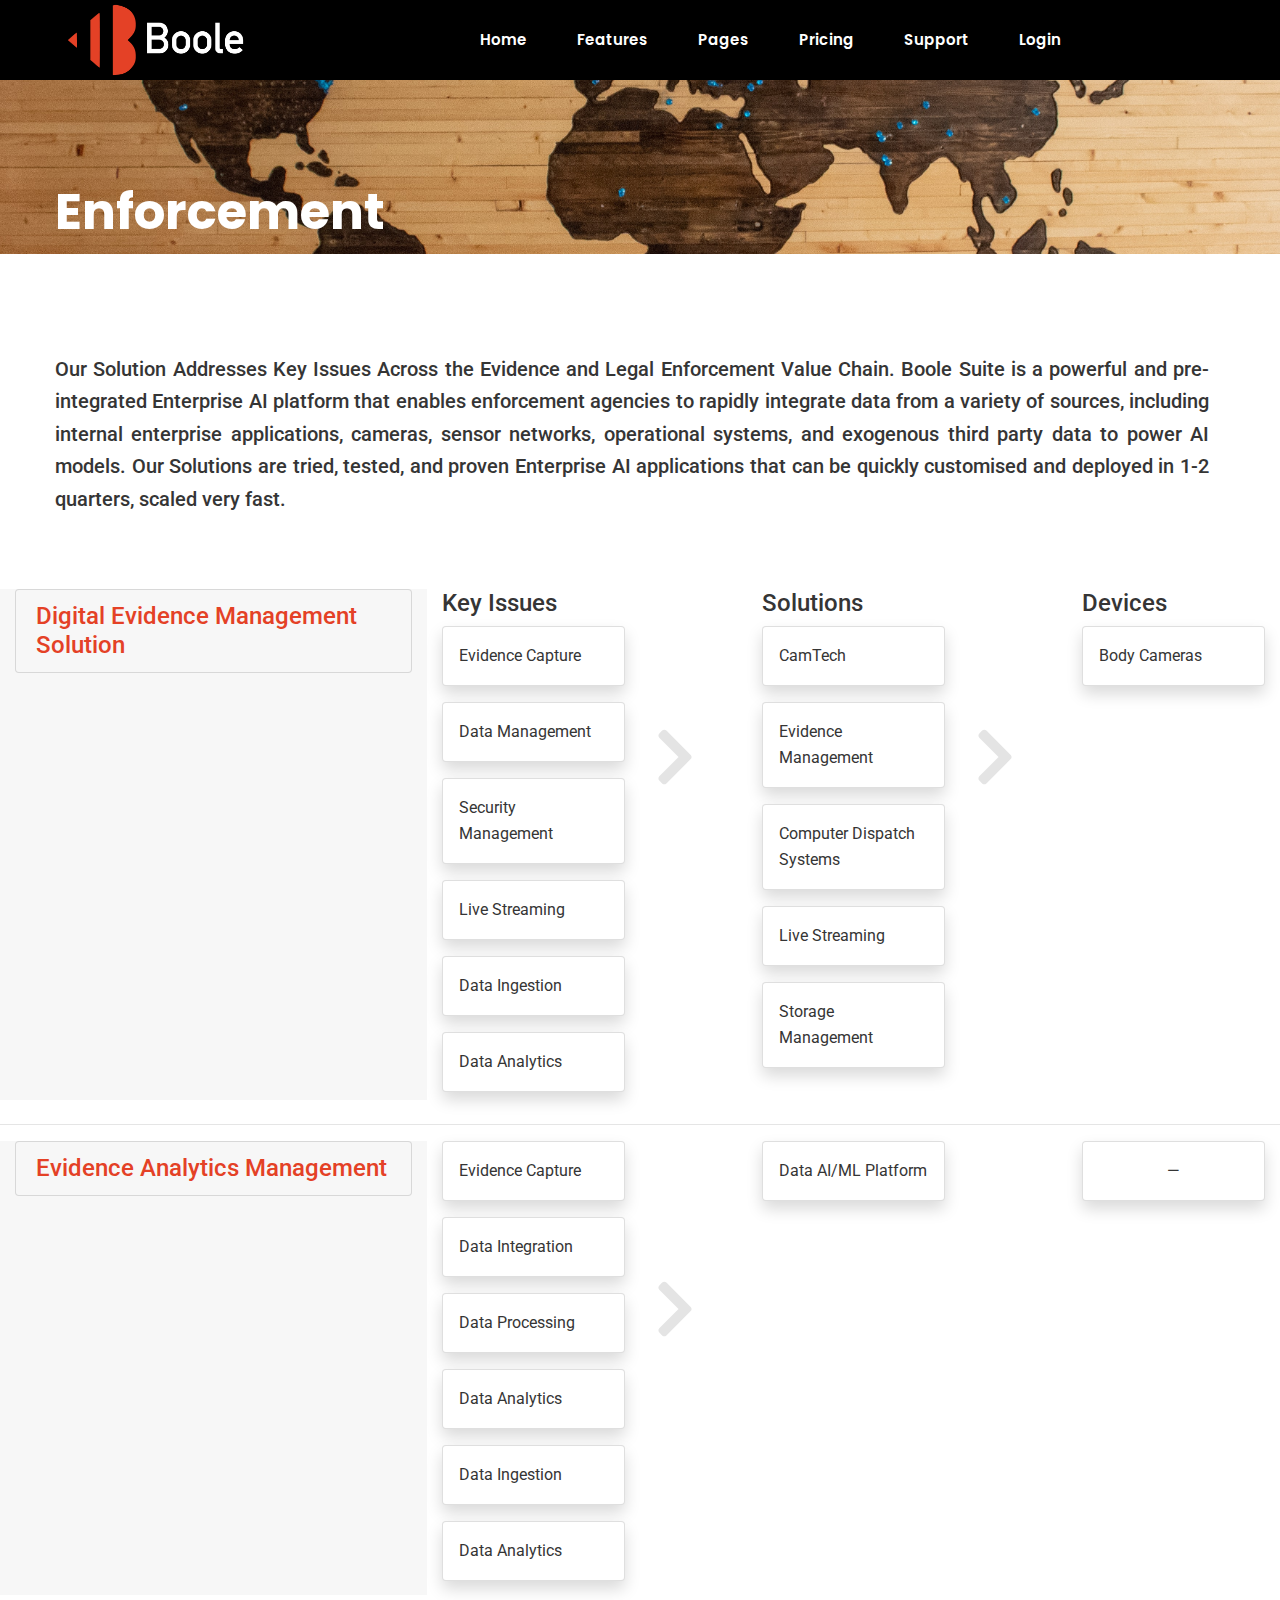
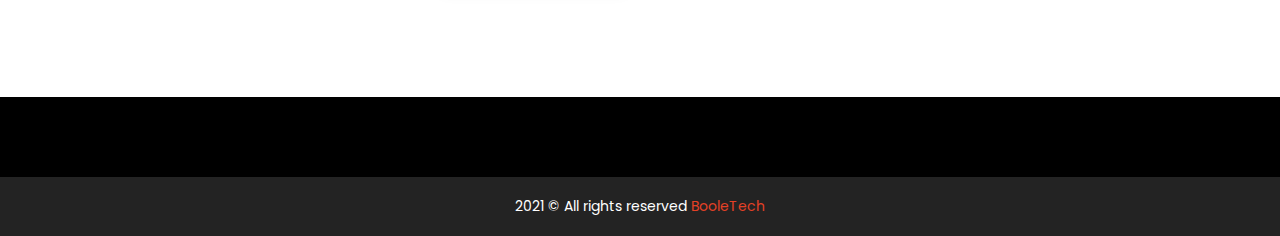
==== commit 56552a0a: "dd" ====
--- a/Verticals/index-13.html
+++ b/Verticals/index-13.html
@@ -133,7 +133,7 @@
                         <div class="row">
                             <div class="col-12 col-lg-4 col-md-4 col-sm-12 my-bg-color mb-2">
                                 <!-- <h4 class="ml-2">Use Case</h4> -->
-                                <ul class="list-group list-group-flush">
+                                <ul class="list-group ">
                                     <h4 class="list-group-item color-me ">Digital Evidence Management Solution</h4>
                                 </ul>
                             </div>
@@ -147,14 +147,14 @@
                                     <li class="list-group-item shadow p-3 mb-3 bg-white rounded">Data Analytics</li>
                                  </ul>
                             </div>
-                            <div class="col-12 col-lg-1 col-md-1 col-sm-6">
+                            <div class="col-12 col-lg-1 col-md-1 col-sm-6 greater-then-svg-cl">
                                 <img class="greater-then-svg" src="assets/greater-then.svg" alt="">
                                 
                             </div>
                             <div class="col-12 col-lg-2 col-md-2 col-sm-6">
                                 <h4>Solutions </h4>
 
-                                <ul class="list-group list-group-flush">
+                                <ul class="list-group ">
                                     <li class="list-group-item shadow p-3 mb-3 bg-white rounded">CamTech</li>
                                     <li class="list-group-item shadow p-3 mb-3 bg-white rounded">Evidence Management</li>
                                     <li class="list-group-item shadow p-3 mb-3 bg-white rounded">Computer Dispatch Systems</li>
@@ -177,7 +177,7 @@
                             <div class="col-12 col-lg-2 col-md-2 col-sm-6">
                                 <h4> Devices</h4>
 
-                                <ul class="list-group list-group-flush">
+                                <ul class="list-group ">
                                     <li class="list-group-item shadow p-3 mb-3 bg-white rounded">Body Cameras</li>
 
                                 </ul>
@@ -196,7 +196,7 @@
                         <div class="row">
                             <div class="col-12 col-lg-4 col-md-4 col-sm-12 my-bg-color">
                                 <!-- <h4 class="ml-2">Use Case</h4> -->
-                                <ul class="list-group list-group-flush">
+                                <ul class="list-group ">
                                     <h4 class="list-group-item color-me">Evidence Analytics Management</h4>
                                 </ul>
                             </div>
@@ -219,7 +219,7 @@
                             <div class="col-12 col-lg-2 col-md-2 col-sm-6">
                                 <!-- <h4>Solutions </h4> -->
 
-                                <ul class="list-group list-group-flush">
+                                <ul class="list-group ">
                                     <li class="list-group-item shadow p-3 mb-3 bg-white rounded">Data AI/ML Platform
                                     </li>
                                     <!-- <li class="list-group-item">Evidence Management</li>
@@ -235,7 +235,7 @@
                             <div class="col-12 col-lg-2 col-md-2 col-sm-6">
                                 <!-- <h4> Devices</h4> -->
 
-                                <ul class="list-group list-group-flush">
+                                <ul class="list-group ">
                                     <li class="list-group-item shadow p-3 mb-3 bg-white rounded text-center">&mdash;</li>
 
                                 </ul>
--- a/Verticals/assets/css/smm.css
+++ b/Verticals/assets/css/smm.css
@@ -1753,6 +1753,12 @@
   .smm-team-innerbox .smm-team-img:before {
     right: 65px;
   }
+  .greater-then-svg{
+    display: none;
+  }
+  .p-3{
+    font-size: 16px;
+  }
 }
 @media screen and (max-width: 767px) {
   .smm-case-innerbox {
